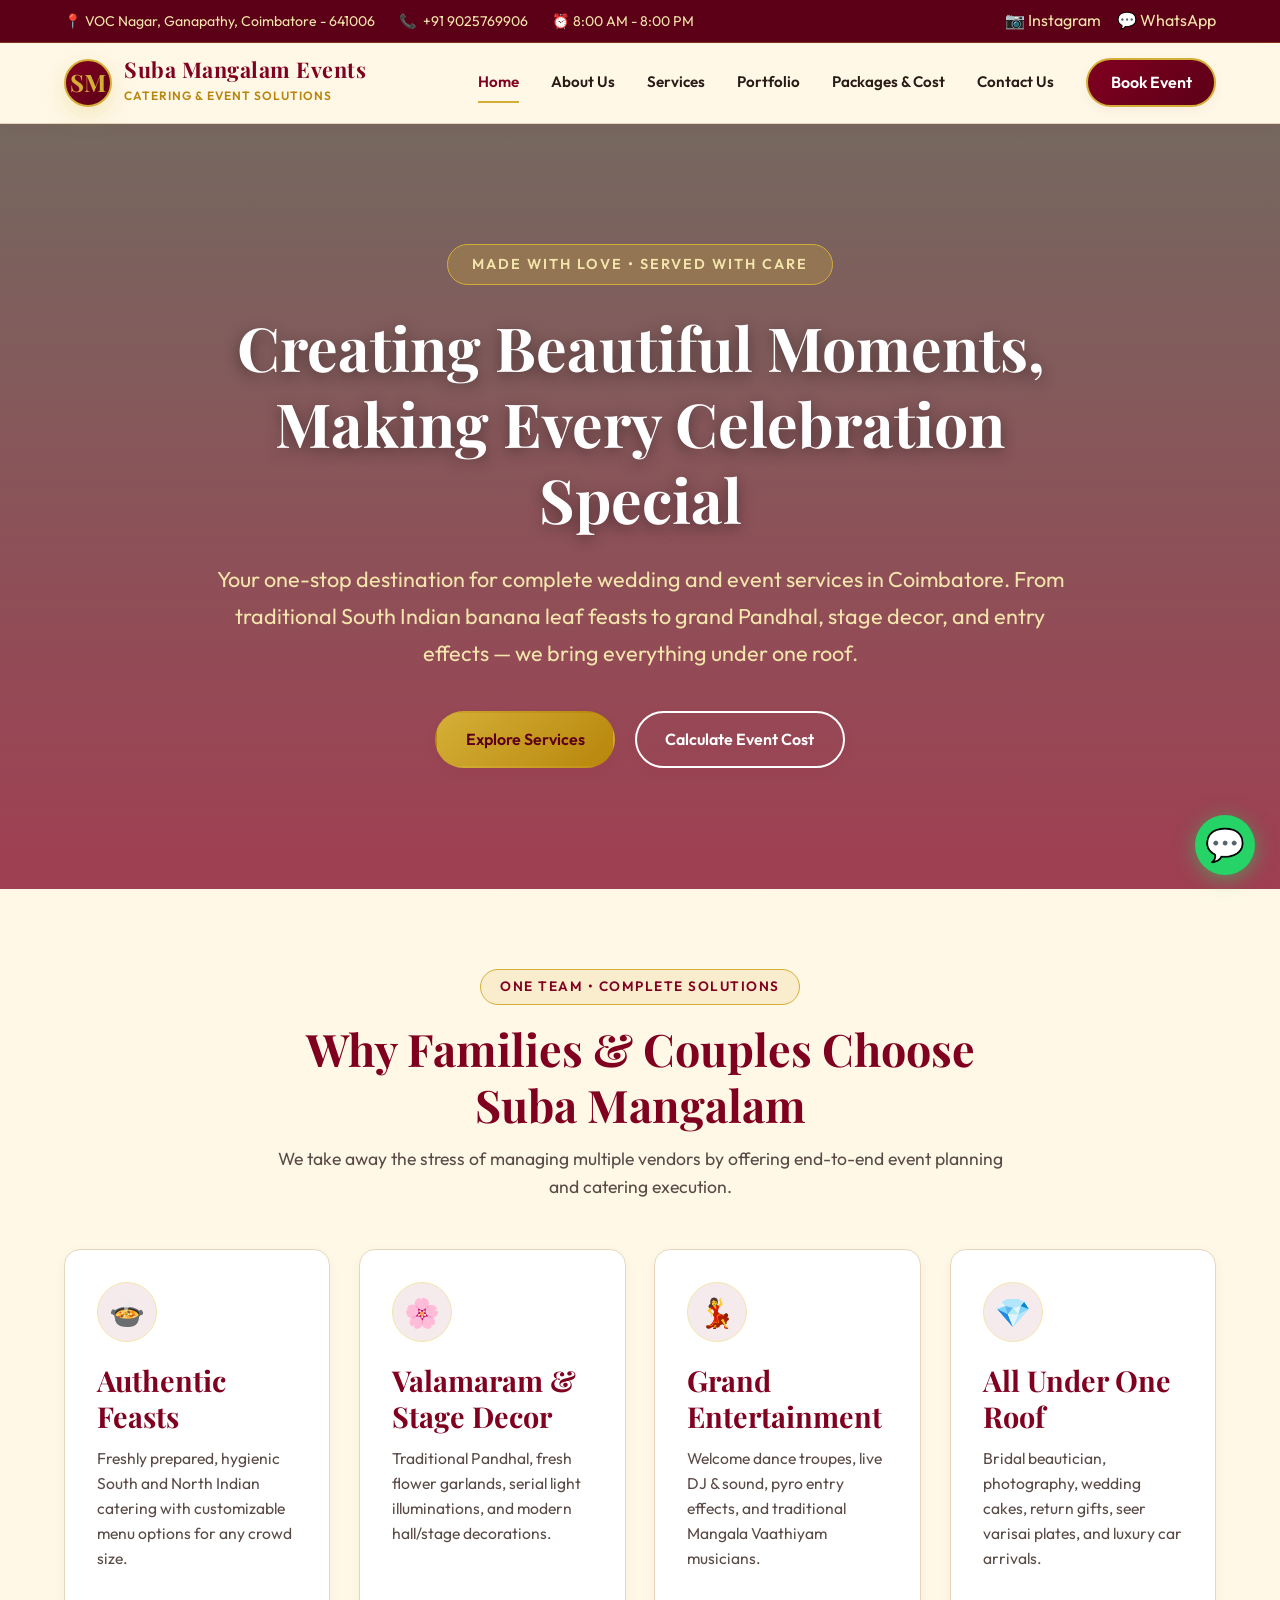
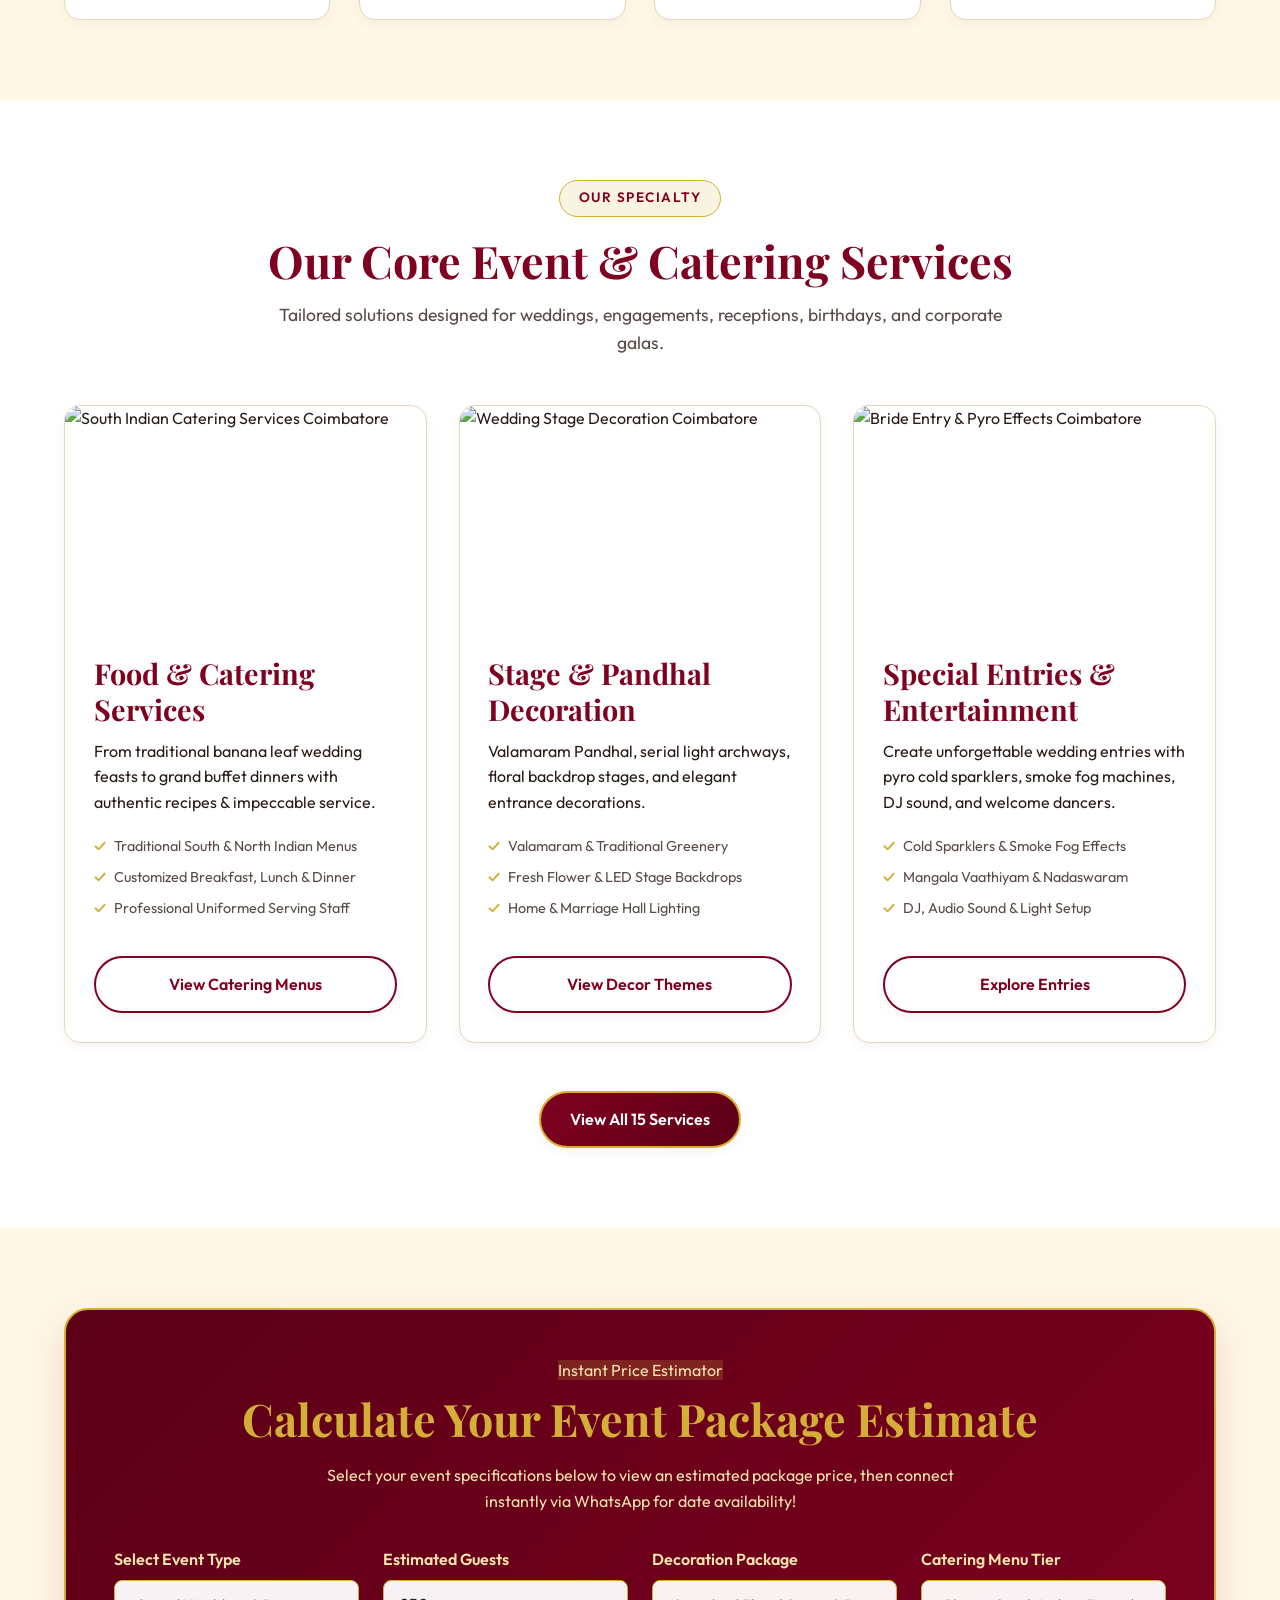
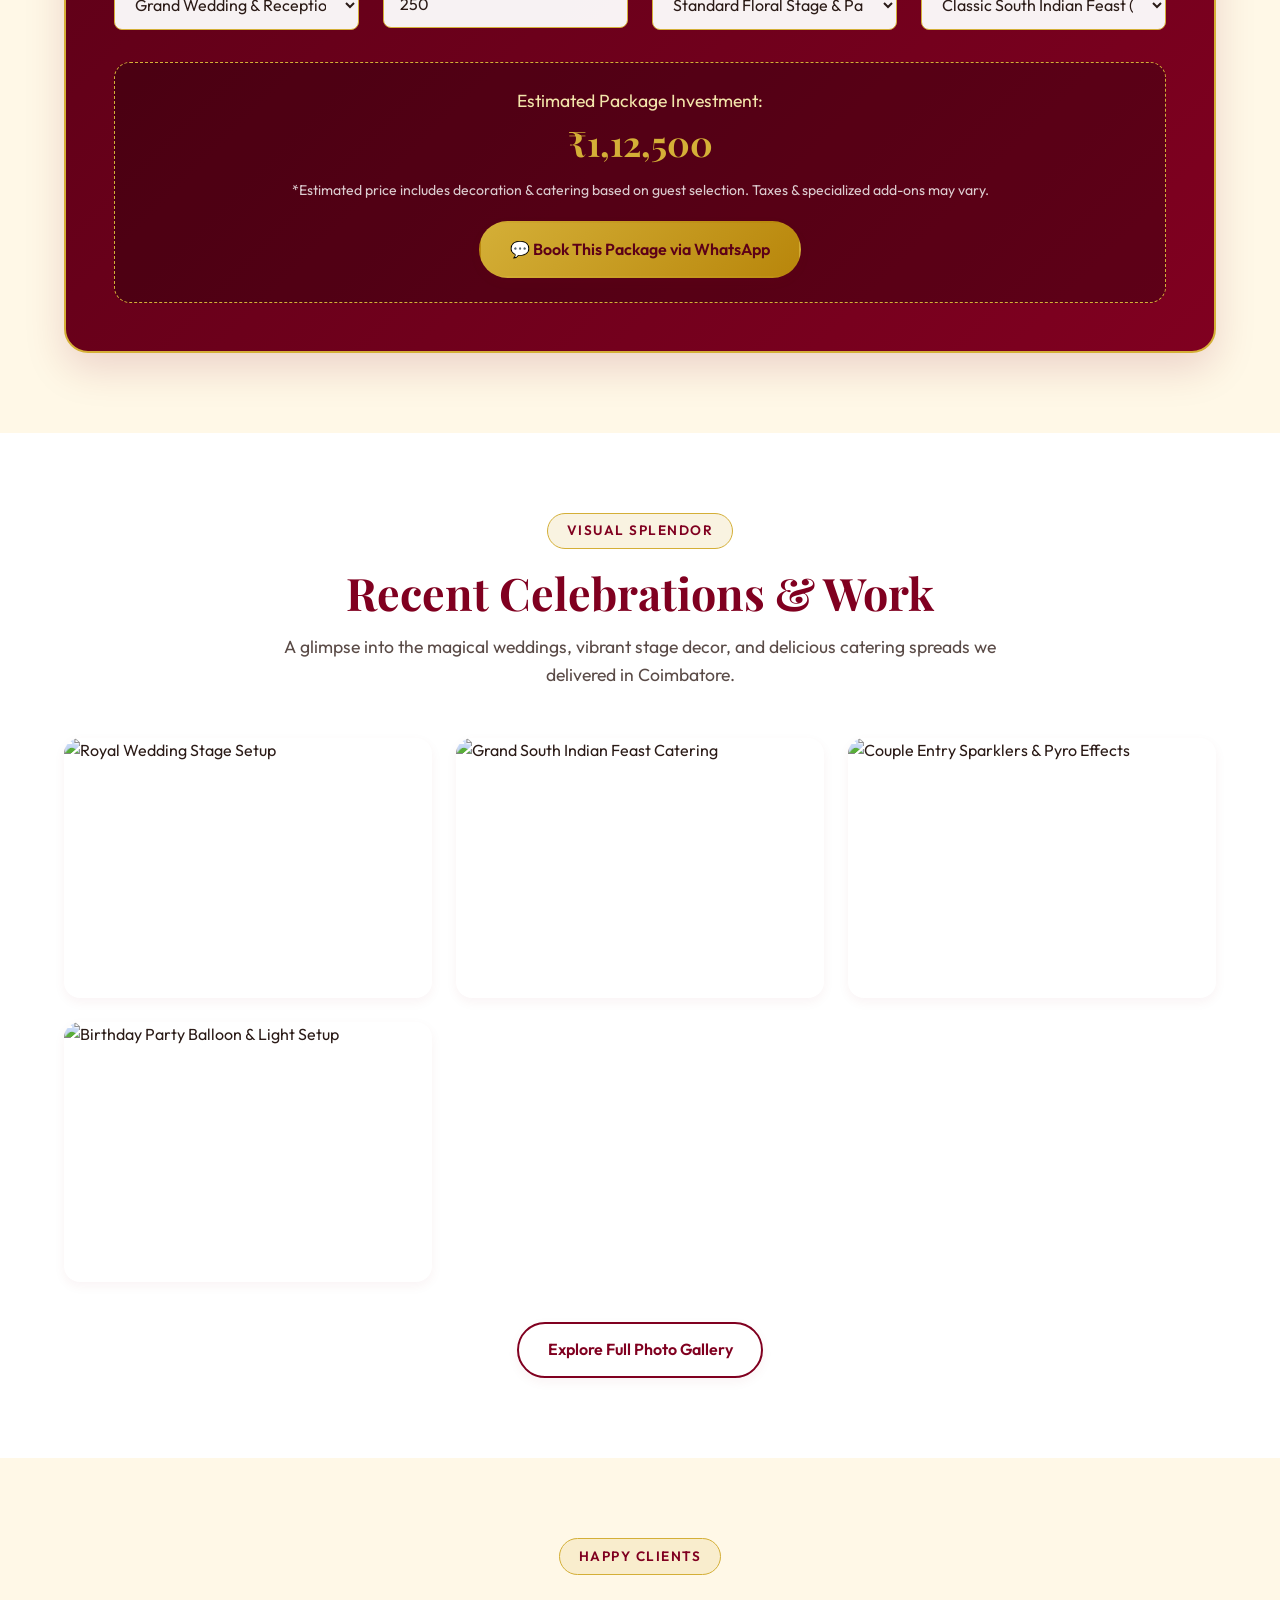
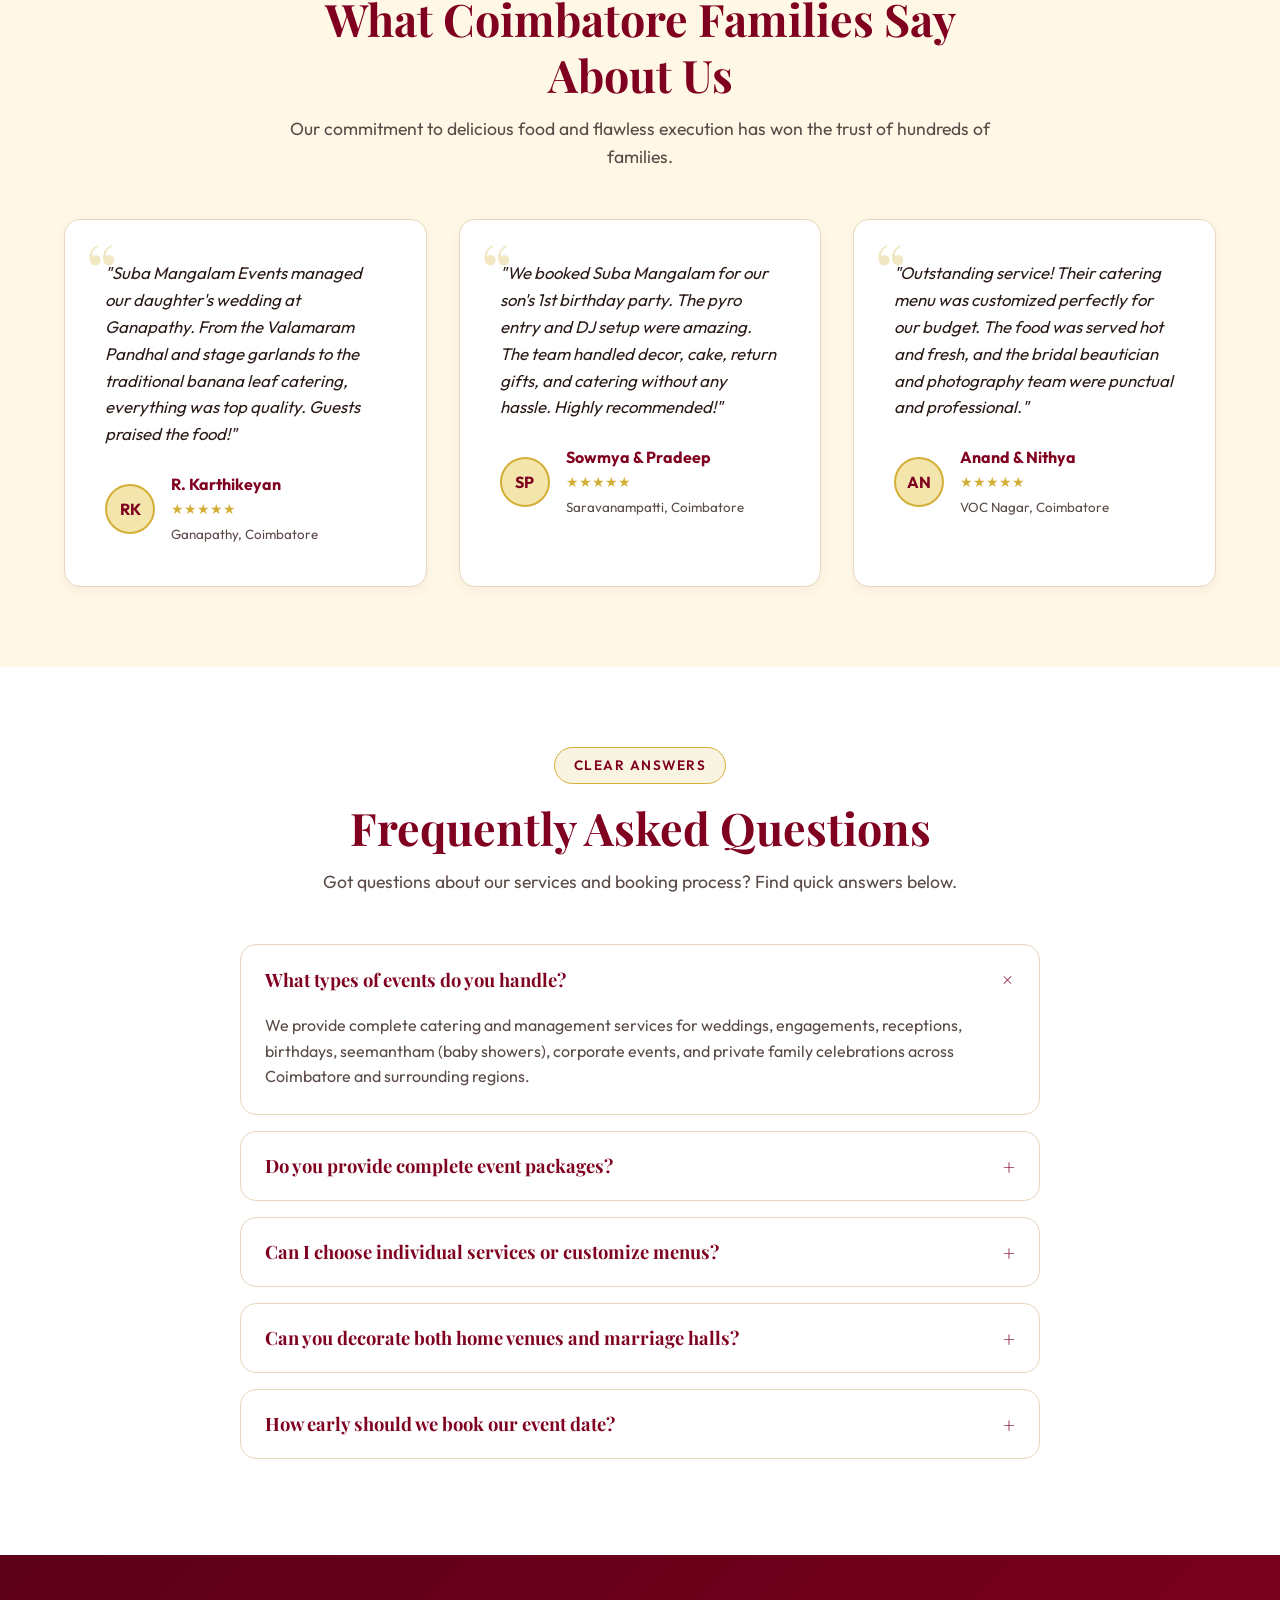
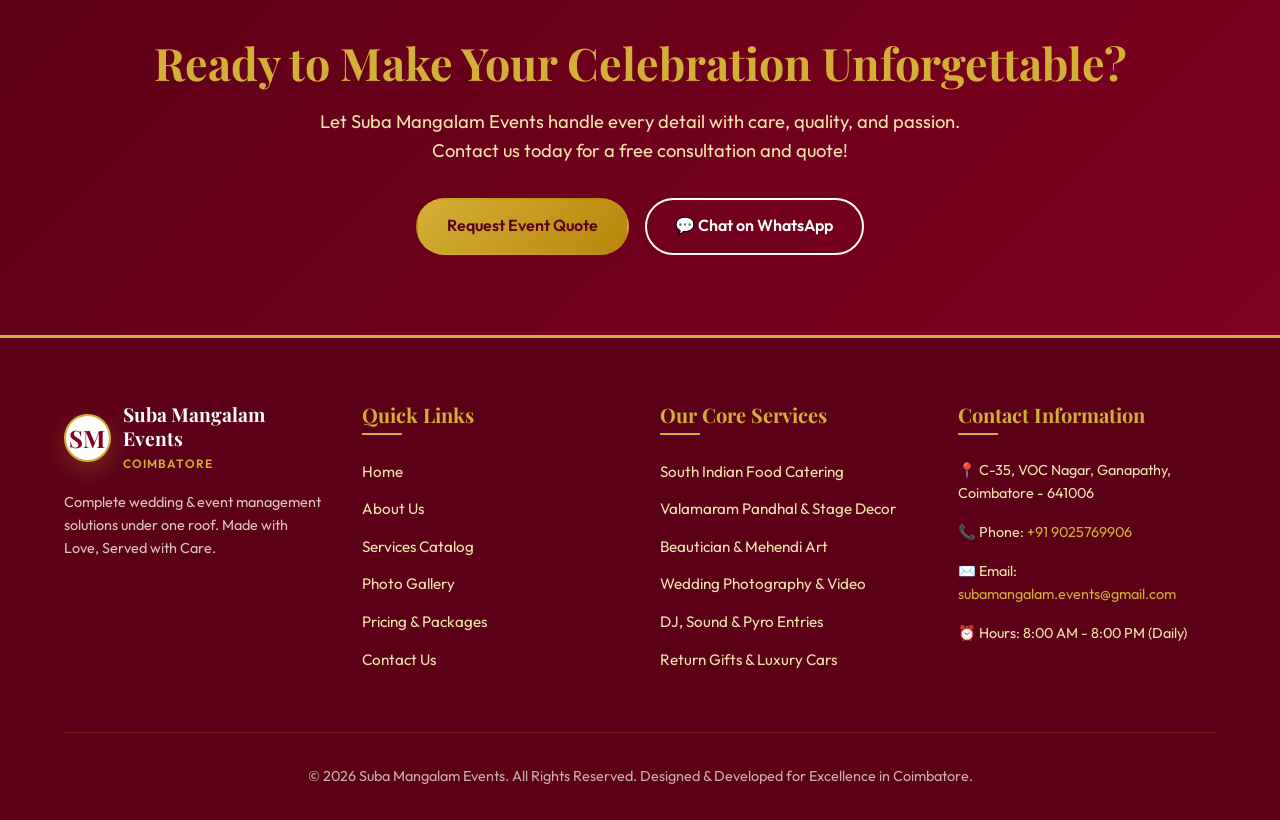
==== index.html @ fcda95f0 "Deploy Suba Mangalam Events client website" ====
<!DOCTYPE html>
<html lang="en">
<head>
  <meta charset="UTF-8">
  <meta name="viewport" content="width=device-width, initial-scale=1.0">
  <title>Suba Mangalam Events | Catering & Event Management in Coimbatore</title>
  <meta name="description" content="Complete event management and catering services in Coimbatore for weddings, birthdays, engagements, receptions, and corporate events. Decorations, catering, photography, DJ & bridal services under one roof.">
  <link rel="stylesheet" href="css/styles.css">
  <link rel="icon" href="data:image/svg+xml,<svg xmlns=%22http://www.w3.org/2000/svg%22 viewBox=%220 0 100 100%22><text y=%22.9em%22 font-size=%2290%22>👑</text></svg>">
</head>
<body>

  <!-- Top Notification Bar -->
  <div class="top-bar">
    <div class="container">
      <div class="top-bar-info">
        <span>📍 VOC Nagar, Ganapathy, Coimbatore - 641006</span>
        <span>📞 <a href="tel:9025769906" style="color:inherit;">+91 9025769906</a></span>
        <span>⏰ 8:00 AM - 8:00 PM</span>
      </div>
      <div class="top-bar-social">
        <a href="https://www.instagram.com/suba.mangalam_events?utm_source=qr" target="_blank" rel="noopener" aria-label="Instagram">📷 Instagram</a>
        <a href="https://wa.me/919025769906" target="_blank" rel="noopener" aria-label="WhatsApp">💬 WhatsApp</a>
      </div>
    </div>
  </div>

  <!-- Main Navigation Header -->
  <header class="site-header">
    <div class="container">
      <a href="index.html" class="brand-logo" id="header-logo">
        <div class="logo-icon">SM</div>
        <div class="brand-text">
          <h1>Suba Mangalam Events</h1>
          <span>Catering & Event Solutions</span>
        </div>
      </a>

      <button class="mobile-toggle" aria-label="Toggle navigation" aria-expanded="false">☰</button>

      <nav class="nav-menu" id="main-nav">
        <a href="index.html" class="nav-link active">Home</a>
        <a href="about.html" class="nav-link">About Us</a>
        <a href="services.html" class="nav-link">Services</a>
        <a href="gallery.html" class="nav-link">Portfolio</a>
        <a href="pricing.html" class="nav-link">Packages & Cost</a>
        <a href="contact.html" class="nav-link">Contact Us</a>
        <a href="contact.html" class="btn btn-primary" style="padding:0.6rem 1.4rem;">Book Event</a>
      </nav>
    </div>
  </header>

  <!-- Hero Section -->
  <section class="hero" id="hero-section">
    <div class="container">
      <div class="hero-content">
        <span class="hero-tag">Made with Love • Served with Care</span>
        <h1>Creating Beautiful Moments, Making Every Celebration Special</h1>
        <p>Your one-stop destination for complete wedding and event services in Coimbatore. From traditional South Indian banana leaf feasts to grand Pandhal, stage decor, and entry effects — we bring everything under one roof.</p>
        <div class="hero-btns">
          <a href="services.html" class="btn btn-secondary">Explore Services</a>
          <a href="#event-calculator" class="btn btn-outline" style="color:#FFF; border-color:#FFF;">Calculate Event Cost</a>
        </div>
      </div>
    </div>
  </section>

  <!-- Why Choose Us / Highlights -->
  <section class="section-padding" id="why-choose-us">
    <div class="container">
      <div class="section-title">
        <span class="badge">One Team • Complete Solutions</span>
        <h2>Why Families & Couples Choose Suba Mangalam</h2>
        <p>We take away the stress of managing multiple vendors by offering end-to-end event planning and catering execution.</p>
      </div>

      <div class="grid-4">
        <div class="card">
          <div class="card-icon">🍲</div>
          <h3>Authentic Feasts</h3>
          <p>Freshly prepared, hygienic South and North Indian catering with customizable menu options for any crowd size.</p>
        </div>
        <div class="card">
          <div class="card-icon">🌸</div>
          <h3>Valamaram & Stage Decor</h3>
          <p>Traditional Pandhal, fresh flower garlands, serial light illuminations, and modern hall/stage decorations.</p>
        </div>
        <div class="card">
          <div class="card-icon">💃</div>
          <h3>Grand Entertainment</h3>
          <p>Welcome dance troupes, live DJ & sound, pyro entry effects, and traditional Mangala Vaathiyam musicians.</p>
        </div>
        <div class="card">
          <div class="card-icon">💎</div>
          <h3>All Under One Roof</h3>
          <p>Bridal beautician, photography, wedding cakes, return gifts, seer varisai plates, and luxury car arrivals.</p>
        </div>
      </div>
    </div>
  </section>

  <!-- Featured Services Overview -->
  <section class="section-padding" style="background-color: var(--color-bg-light);" id="featured-services">
    <div class="container">
      <div class="section-title">
        <span class="badge">Our Specialty</span>
        <h2>Our Core Event & Catering Services</h2>
        <p>Tailored solutions designed for weddings, engagements, receptions, birthdays, and corporate galas.</p>
      </div>

      <div class="grid-3">
        <!-- Service 1 -->
        <div class="service-card">
          <div class="service-img">
            <img src="https://images.unsplash.com/photo-1555244162-803834f70033?auto=format&fit=crop&w=800&q=80" alt="South Indian Catering Services Coimbatore">
          </div>
          <div class="service-body">
            <h3>Food & Catering Services</h3>
            <p>From traditional banana leaf wedding feasts to grand buffet dinners with authentic recipes & impeccable service.</p>
            <ul class="service-features">
              <li>Traditional South & North Indian Menus</li>
              <li>Customized Breakfast, Lunch & Dinner</li>
              <li>Professional Uniformed Serving Staff</li>
            </ul>
            <a href="services.html#catering" class="btn btn-outline" style="width:100%; margin-top:1rem;">View Catering Menus</a>
          </div>
        </div>

        <!-- Service 2 -->
        <div class="service-card">
          <div class="service-img">
            <img src="https://images.unsplash.com/photo-1519741497674-611481863552?auto=format&fit=crop&w=800&q=80" alt="Wedding Stage Decoration Coimbatore">
          </div>
          <div class="service-body">
            <h3>Stage & Pandhal Decoration</h3>
            <p>Valamaram Pandhal, serial light archways, floral backdrop stages, and elegant entrance decorations.</p>
            <ul class="service-features">
              <li>Valamaram & Traditional Greenery</li>
              <li>Fresh Flower & LED Stage Backdrops</li>
              <li>Home & Marriage Hall Lighting</li>
            </ul>
            <a href="services.html#decor" class="btn btn-outline" style="width:100%; margin-top:1rem;">View Decor Themes</a>
          </div>
        </div>

        <!-- Service 3 -->
        <div class="service-card">
          <div class="service-img">
            <img src="https://images.unsplash.com/photo-1465495976277-4387d4b0b4c6?auto=format&fit=crop&w=800&q=80" alt="Bride Entry & Pyro Effects Coimbatore">
          </div>
          <div class="service-body">
            <h3>Special Entries & Entertainment</h3>
            <p>Create unforgettable wedding entries with pyro cold sparklers, smoke fog machines, DJ sound, and welcome dancers.</p>
            <ul class="service-features">
              <li>Cold Sparklers & Smoke Fog Effects</li>
              <li>Mangala Vaathiyam & Nadaswaram</li>
              <li>DJ, Audio Sound & Light Setup</li>
            </ul>
            <a href="services.html#entertainment" class="btn btn-outline" style="width:100%; margin-top:1rem;">Explore Entries</a>
          </div>
        </div>
      </div>

      <div class="text-center" style="margin-top: 3rem;">
        <a href="services.html" class="btn btn-primary">View All 15 Services</a>
      </div>
    </div>
  </section>

  <!-- Interactive Event Cost Estimator Tool -->
  <section class="section-padding" id="event-calculator">
    <div class="container">
      <div class="calculator-box">
        <div class="text-center">
          <span class="badge" style="background:rgba(212,175,55,0.2); color:var(--color-secondary-light);">Instant Price Estimator</span>
          <h2 style="color:var(--color-secondary); margin:0.5rem 0 1rem 0;">Calculate Your Event Package Estimate</h2>
          <p style="color:var(--color-secondary-light); max-width:650px; margin:0 auto;">Select your event specifications below to view an estimated package price, then connect instantly via WhatsApp for date availability!</p>
        </div>

        <div class="calc-grid">
          <div class="calc-group">
            <label for="calc-event-type">Select Event Type</label>
            <select id="calc-event-type">
              <option value="1.0">Grand Wedding & Reception</option>
              <option value="0.85">Engagement Ceremony</option>
              <option value="0.75">Birthday Celebration</option>
              <option value="0.9">Corporate Event</option>
              <option value="0.70">Home Function / Seemantham</option>
            </select>
          </div>

          <div class="calc-group">
            <label for="calc-guests">Estimated Guests</label>
            <input type="number" id="calc-guests" value="250" min="50" max="5000" step="25">
          </div>

          <div class="calc-group">
            <label for="calc-decor">Decoration Package</label>
            <select id="calc-decor">
              <option value="25000">Standard Floral Stage & Pandhal (₹25,000)</option>
              <option value="45000">Grand LED & Fresh Flower Decor (₹45,000)</option>
              <option value="80000">Royal Diamond Theme Decor & Entry Effects (₹80,000)</option>
            </select>
          </div>

          <div class="calc-group">
            <label for="calc-catering">Catering Menu Tier</label>
            <select id="calc-catering">
              <option value="350">Classic South Indian Feast (₹350 / plate)</option>
              <option value="480">Royal Feast (South & North Indian + Sweets) (₹480 / plate)</option>
              <option value="650">VIP Diamond Buffet + Live Stalls (₹650 / plate)</option>
            </select>
          </div>
        </div>

        <div class="calc-result">
          <span style="color:var(--color-secondary-light); font-size:1.1rem;">Estimated Package Investment:</span>
          <div class="calc-price" id="calc-price-display">₹1,37,500</div>
          <p style="font-size:0.88rem; color:rgba(255,255,255,0.8); margin:0.5rem 0 1.2rem 0;">*Estimated price includes decoration & catering based on guest selection. Taxes & specialized add-ons may vary.</p>
          <a href="https://wa.me/919025769906" target="_blank" rel="noopener" class="btn btn-secondary" id="calc-whatsapp-btn">💬 Book This Package via WhatsApp</a>
        </div>
      </div>
    </div>
  </section>

  <!-- Portfolio Gallery Preview -->
  <section class="section-padding" style="background-color: var(--color-bg-light);" id="gallery-preview">
    <div class="container">
      <div class="section-title">
        <span class="badge">Visual Splendor</span>
        <h2>Recent Celebrations & Work</h2>
        <p>A glimpse into the magical weddings, vibrant stage decor, and delicious catering spreads we delivered in Coimbatore.</p>
      </div>

      <div class="gallery-grid">
        <div class="gallery-item">
          <img src="https://images.unsplash.com/photo-1519741497674-611481863552?auto=format&fit=crop&w=600&q=80" alt="Royal Wedding Stage Setup">
          <div class="gallery-overlay">
            <h4>Royal Wedding Stage</h4>
            <p>Garlands, Pandhal & LED Illumination</p>
          </div>
        </div>
        <div class="gallery-item">
          <img src="https://images.unsplash.com/photo-1555244162-803834f70033?auto=format&fit=crop&w=600&q=80" alt="Grand South Indian Feast Catering">
          <div class="gallery-overlay">
            <h4>Traditional Banana Leaf Feast</h4>
            <p>Authentic Coimbatore Catering</p>
          </div>
        </div>
        <div class="gallery-item">
          <img src="https://images.unsplash.com/photo-1465495976277-4387d4b0b4c6?auto=format&fit=crop&w=600&q=80" alt="Couple Entry Sparklers & Pyro Effects">
          <div class="gallery-overlay">
            <h4>Bride & Groom Cold Sparkler Entry</h4>
            <p>Special Effects & Mangala Vaathiyam</p>
          </div>
        </div>
        <div class="gallery-item">
          <img src="https://images.unsplash.com/photo-1511795409834-ef04bbd61622?auto=format&fit=crop&w=600&q=80" alt="Birthday Party Balloon & Light Setup">
          <div class="gallery-overlay">
            <h4>Vibrant Birthday Setup</h4>
            <p>Custom Theme Decor & Cake Counter</p>
          </div>
        </div>
      </div>

      <div class="text-center" style="margin-top:2.5rem;">
        <a href="gallery.html" class="btn btn-outline">Explore Full Photo Gallery</a>
      </div>
    </div>
  </section>

  <!-- Testimonials & Client Reviews -->
  <section class="section-padding" id="testimonials">
    <div class="container">
      <div class="section-title">
        <span class="badge">Happy Clients</span>
        <h2>What Coimbatore Families Say About Us</h2>
        <p>Our commitment to delicious food and flawless execution has won the trust of hundreds of families.</p>
      </div>

      <div class="grid-3">
        <div class="testimonial-card">
          <div class="testimonial-text">"Suba Mangalam Events managed our daughter's wedding at Ganapathy. From the Valamaram Pandhal and stage garlands to the traditional banana leaf catering, everything was top quality. Guests praised the food!"</div>
          <div class="client-meta">
            <div class="client-avatar">RK</div>
            <div>
              <strong style="color:var(--color-primary);">R. Karthikeyan</strong>
              <div class="stars">★★★★★</div>
              <small style="color:var(--color-text-muted);">Ganapathy, Coimbatore</small>
            </div>
          </div>
        </div>

        <div class="testimonial-card">
          <div class="testimonial-text">"We booked Suba Mangalam for our son's 1st birthday party. The pyro entry and DJ setup were amazing. The team handled decor, cake, return gifts, and catering without any hassle. Highly recommended!"</div>
          <div class="client-meta">
            <div class="client-avatar">SP</div>
            <div>
              <strong style="color:var(--color-primary);">Sowmya & Pradeep</strong>
              <div class="stars">★★★★★</div>
              <small style="color:var(--color-text-muted);">Saravanampatti, Coimbatore</small>
            </div>
          </div>
        </div>

        <div class="testimonial-card">
          <div class="testimonial-text">"Outstanding service! Their catering menu was customized perfectly for our budget. The food was served hot and fresh, and the bridal beautician and photography team were punctual and professional."</div>
          <div class="client-meta">
            <div class="client-avatar">AN</div>
            <div>
              <strong style="color:var(--color-primary);">Anand & Nithya</strong>
              <div class="stars">★★★★★</div>
              <small style="color:var(--color-text-muted);">VOC Nagar, Coimbatore</small>
            </div>
          </div>
        </div>
      </div>
    </div>
  </section>

  <!-- FAQ Section -->
  <section class="section-padding" style="background-color: var(--color-bg-light);" id="faqs">
    <div class="container">
      <div class="section-title">
        <span class="badge">Clear Answers</span>
        <h2>Frequently Asked Questions</h2>
        <p>Got questions about our services and booking process? Find quick answers below.</p>
      </div>

      <div class="accordion">
        <div class="accordion-item active">
          <button class="accordion-header">
            What types of events do you handle?
            <span class="accordion-icon">+</span>
          </button>
          <div class="accordion-body">
            We provide complete catering and management services for weddings, engagements, receptions, birthdays, seemantham (baby showers), corporate events, and private family celebrations across Coimbatore and surrounding regions.
          </div>
        </div>

        <div class="accordion-item">
          <button class="accordion-header">
            Do you provide complete event packages?
            <span class="accordion-icon">+</span>
          </button>
          <div class="accordion-body">
            Yes! We offer all-inclusive event packages covering decorations (Pandhal & stage), catering, photography, bridal beauty, DJ entertainment, pyro entries, return gifts, and luxury car rentals under one roof.
          </div>
        </div>

        <div class="accordion-item">
          <button class="accordion-header">
            Can I choose individual services or customize menus?
            <span class="accordion-icon">+</span>
          </button>
          <div class="accordion-body">
            Absolutely! You can book individual services (e.g. only catering or only stage decoration) or combine multiple services tailored precisely to your preferences and budget.
          </div>
        </div>

        <div class="accordion-item">
          <button class="accordion-header">
            Can you decorate both home venues and marriage halls?
            <span class="accordion-icon">+</span>
          </button>
          <div class="accordion-body">
            Yes, we provide Valamaram Pandhal, serial light installations, and entrance decor for private residences as well as full-scale wedding hall stage & backdrop decorations.
          </div>
        </div>

        <div class="accordion-item">
          <button class="accordion-header">
            How early should we book our event date?
            <span class="accordion-icon">+</span>
          </button>
          <div class="accordion-body">
            We recommend booking as early as possible—especially during wedding peak seasons (Muhurtham dates)—to guarantee availability and secure your preferred menu and decor selections.
          </div>
        </div>
      </div>
    </div>
  </section>

  <!-- CTA Banner Section -->
  <section class="section-padding" style="background: linear-gradient(135deg, var(--color-primary-dark) 0%, var(--color-primary) 100%); color:#FFFFFF;">
    <div class="container text-center">
      <h2 style="color:var(--color-secondary); margin-bottom:1rem;">Ready to Make Your Celebration Unforgettable?</h2>
      <p style="max-width:700px; margin:0 auto 2rem auto; color:var(--color-secondary-light); font-size:1.15rem;">Let Suba Mangalam Events handle every detail with care, quality, and passion. Contact us today for a free consultation and quote!</p>
      <div style="display:flex; gap:1rem; justify-content:center; flex-wrap:wrap;">
        <a href="contact.html" class="btn btn-secondary">Request Event Quote</a>
        <a href="https://wa.me/919025769906?text=Hi%20Suba%20Mangalam%20Events%2C%20I%20would%20like%20to%20inquire%20about%20event%20booking" target="_blank" rel="noopener" class="btn btn-outline" style="color:#FFF; border-color:#FFF;">💬 Chat on WhatsApp</a>
      </div>
    </div>
  </section>

  <!-- Footer -->
  <footer class="site-footer">
    <div class="container">
      <div class="footer-grid">
        <div class="footer-col">
          <div class="brand-logo" style="margin-bottom:1rem;">
            <div class="logo-icon" style="background:#FFF; color:var(--color-primary);">SM</div>
            <div class="brand-text">
              <h3 style="color:#FFF; font-size:1.2rem;">Suba Mangalam Events</h3>
              <span style="color:var(--color-secondary);">Coimbatore</span>
            </div>
          </div>
          <p style="font-size:0.9rem; color:rgba(255,248,231,0.8);">Complete wedding & event management solutions under one roof. Made with Love, Served with Care.</p>
        </div>

        <div class="footer-col">
          <h4>Quick Links</h4>
          <ul class="footer-links">
            <li><a href="index.html">Home</a></li>
            <li><a href="about.html">About Us</a></li>
            <li><a href="services.html">Services Catalog</a></li>
            <li><a href="gallery.html">Photo Gallery</a></li>
            <li><a href="pricing.html">Pricing & Packages</a></li>
            <li><a href="contact.html">Contact Us</a></li>
          </ul>
        </div>

        <div class="footer-col">
          <h4>Our Core Services</h4>
          <ul class="footer-links">
            <li><a href="services.html#catering">South Indian Food Catering</a></li>
            <li><a href="services.html#decor">Valamaram Pandhal & Stage Decor</a></li>
            <li><a href="services.html#bridal">Beautician & Mehendi Art</a></li>
            <li><a href="services.html#photography">Wedding Photography & Video</a></li>
            <li><a href="services.html#entertainment">DJ, Sound & Pyro Entries</a></li>
            <li><a href="services.html#luxury">Return Gifts & Luxury Cars</a></li>
          </ul>
        </div>

        <div class="footer-col">
          <h4>Contact Information</h4>
          <p style="font-size:0.9rem;">📍 C-35, VOC Nagar, Ganapathy, Coimbatore - 641006</p>
          <p style="font-size:0.9rem;">📞 Phone: <a href="tel:9025769906" style="color:var(--color-secondary);">+91 9025769906</a></p>
          <p style="font-size:0.9rem;">✉️ Email: <a href="mailto:subamangalam.events@gmail.com" style="color:var(--color-secondary);">subamangalam.events@gmail.com</a></p>
          <p style="font-size:0.9rem;">⏰ Hours: 8:00 AM - 8:00 PM (Daily)</p>
        </div>
      </div>

      <div class="footer-bottom">
        &copy; 2026 Suba Mangalam Events. All Rights Reserved. Designed & Developed for Excellence in Coimbatore.
      </div>
    </div>
  </footer>

  <!-- Floating WhatsApp CTA -->
  <a href="https://wa.me/919025769906?text=Hello%20Suba%20Mangalam%20Events%2C%20I%20am%20interested%20in%20your%20catering%20and%20event%20services." target="_blank" rel="noopener" class="whatsapp-float" aria-label="Chat on WhatsApp">💬</a>

  <script src="js/main.js"></script>
</body>
</html>
---- css/styles.css ----
/* Suba Mangalam Events — Premium Design System & Styles */

@import url('https://fonts.googleapis.com/css2?family=Cormorant+Garamond:ital,wght@0,500;0,600;0,700;1,600&family=Outfit:wght@300;400;500;600;700&family=Playfair+Display:ital,wght@0,600;0,700;0,800;1,600&display=swap');

:root {
  --color-primary: #800020;        /* Deep Royal Maroon */
  --color-primary-dark: #5c0017;   /* Darker Maroon */
  --color-primary-light: #a31c38;  /* Light Maroon */
  --color-secondary: #D4AF37;      /* Radiant Gold */
  --color-secondary-light: #f3e5ab;/* Pale Gold */
  --color-accent: #B8860B;         /* Dark Goldenrod */
  --color-bg: #FFF8E7;             /* Traditional Cream */
  --color-bg-light: #FFFFFF;       /* Pure White Surface */
  --color-card-bg: #FFFFFF;        /* Card Surface */
  --color-text: #2B1B17;           /* Obsidian Deep Brown */
  --color-text-muted: #5a4b47;     /* Muted Brown */
  --color-border: #e6d7bc;         /* Soft Gold Border */
  
  --font-heading: 'Playfair Display', 'Cormorant Garamond', serif;
  --font-body: 'Outfit', sans-serif;

  --shadow-sm: 0 4px 12px rgba(128, 0, 32, 0.05);
  --shadow-md: 0 8px 24px rgba(128, 0, 32, 0.1);
  --shadow-lg: 0 16px 40px rgba(128, 0, 32, 0.15);
  --shadow-gold: 0 8px 25px rgba(212, 175, 55, 0.25);

  --radius-sm: 8px;
  --radius-md: 16px;
  --radius-lg: 24px;
  --radius-full: 9999px;

  --transition: all 0.3s cubic-bezier(0.25, 0.8, 0.25, 1);
}

/* Reset & Base */
*, *::before, *::after {
  box-sizing: border-box;
  margin: 0;
  padding: 0;
}

html {
  scroll-behavior: smooth;
  font-size: 16px;
}

body {
  font-family: var(--font-body);
  background-color: var(--color-bg);
  color: var(--color-text);
  line-height: 1.6;
  overflow-x: hidden;
}

/* Typography */
h1, h2, h3, h4, h5, h6 {
  font-family: var(--font-heading);
  color: var(--color-primary);
  font-weight: 700;
  line-height: 1.25;
}

h1 { font-size: clamp(2.2rem, 5vw, 3.8rem); }
h2 { font-size: clamp(1.8rem, 3.5vw, 2.8rem); }
h3 { font-size: clamp(1.3rem, 2.5vw, 1.8rem); }

p {
  margin-bottom: 1rem;
}

a {
  color: var(--color-primary);
  text-decoration: none;
  transition: var(--transition);
}

a:hover {
  color: var(--color-accent);
}

ul {
  list-style: none;
}

img {
  max-width: 100%;
  height: auto;
  display: block;
}

/* Utilities */
.container {
  width: 100%;
  max-width: 1200px;
  margin: 0 auto;
  padding: 0 1.5rem;
}

.text-center { text-align: center; }
.text-gold { color: var(--color-secondary); }
.text-maroon { color: var(--color-primary); }

.section-padding {
  padding: 5rem 0;
}

@media (max-width: 768px) {
  .section-padding { padding: 3rem 0; }
}

.section-title {
  text-align: center;
  max-width: 750px;
  margin: 0 auto 3rem auto;
}

.section-title .badge {
  display: inline-block;
  padding: 0.4rem 1.2rem;
  background: rgba(212, 175, 55, 0.15);
  color: var(--color-primary);
  border: 1px solid var(--color-secondary);
  border-radius: var(--radius-full);
  font-weight: 600;
  font-size: 0.85rem;
  text-transform: uppercase;
  letter-spacing: 1.5px;
  margin-bottom: 1rem;
}

.section-title h2 {
  margin-bottom: 0.75rem;
}

.section-title p {
  color: var(--color-text-muted);
  font-size: 1.1rem;
}

/* Buttons */
.btn {
  display: inline-flex;
  align-items: center;
  justify-content: center;
  gap: 0.6rem;
  padding: 0.85rem 1.8rem;
  font-family: var(--font-body);
  font-size: 1rem;
  font-weight: 600;
  border-radius: var(--radius-full);
  cursor: pointer;
  border: 2px solid transparent;
  transition: var(--transition);
  box-shadow: var(--shadow-sm);
  text-align: center;
}

.btn-primary {
  background: linear-gradient(135deg, var(--color-primary) 0%, var(--color-primary-dark) 100%);
  color: #FFFFFF;
  border-color: var(--color-secondary);
}

.btn-primary:hover {
  background: linear-gradient(135deg, var(--color-primary-light) 0%, var(--color-primary) 100%);
  color: #FFFFFF;
  box-shadow: var(--shadow-gold);
  transform: translateY(-2px);
}

.btn-secondary {
  background: linear-gradient(135deg, var(--color-secondary) 0%, var(--color-accent) 100%);
  color: var(--color-primary-dark);
}

.btn-secondary:hover {
  background: linear-gradient(135deg, #E5C158 0%, var(--color-secondary) 100%);
  transform: translateY(-2px);
  box-shadow: var(--shadow-gold);
}

.btn-outline {
  background: transparent;
  color: var(--color-primary);
  border-color: var(--color-primary);
}

.btn-outline:hover {
  background: var(--color-primary);
  color: #FFFFFF;
}

/* Top Notification Bar */
.top-bar {
  background-color: var(--color-primary-dark);
  color: var(--color-secondary-light);
  font-size: 0.88rem;
  padding: 0.5rem 0;
  border-bottom: 1px solid rgba(212, 175, 55, 0.3);
}

.top-bar .container {
  display: flex;
  justify-content: space-between;
  align-items: center;
  flex-wrap: wrap;
  gap: 1rem;
}

.top-bar-info {
  display: flex;
  gap: 1.5rem;
  align-items: center;
}

.top-bar-info span {
  display: flex;
  align-items: center;
  gap: 0.4rem;
}

.top-bar-social {
  display: flex;
  gap: 1rem;
}

.top-bar-social a {
  color: var(--color-secondary-light);
  font-size: 1rem;
}

.top-bar-social a:hover {
  color: var(--color-secondary);
}

/* Header & Navigation */
.site-header {
  position: sticky;
  top: 0;
  z-index: 1000;
  background-color: rgba(255, 248, 231, 0.95);
  backdrop-filter: blur(10px);
  border-bottom: 1px solid var(--color-border);
  box-shadow: var(--shadow-sm);
  transition: var(--transition);
}

.site-header .container {
  display: flex;
  align-items: center;
  justify-content: space-between;
  height: 80px;
}

.brand-logo {
  display: flex;
  align-items: center;
  gap: 0.75rem;
  text-decoration: none;
}

.logo-icon {
  width: 48px;
  height: 48px;
  background: linear-gradient(135deg, var(--color-primary) 0%, var(--color-primary-dark) 100%);
  border: 2px solid var(--color-secondary);
  border-radius: 50%;
  display: flex;
  align-items: center;
  justify-content: center;
  color: var(--color-secondary);
  font-family: var(--font-heading);
  font-size: 1.5rem;
  font-weight: 700;
  box-shadow: var(--shadow-gold);
}

.brand-text h1 {
  font-size: 1.35rem;
  margin: 0;
  color: var(--color-primary);
  line-height: 1.1;
  letter-spacing: 0.5px;
}

.brand-text span {
  font-size: 0.75rem;
  color: var(--color-accent);
  font-family: var(--font-body);
  font-weight: 600;
  text-transform: uppercase;
  letter-spacing: 1px;
}

.nav-menu {
  display: flex;
  align-items: center;
  gap: 2rem;
}

.nav-link {
  font-weight: 600;
  color: var(--color-text);
  padding: 0.5rem 0;
  position: relative;
  font-size: 0.95rem;
}

.nav-link::after {
  content: '';
  position: absolute;
  bottom: 0;
  left: 0;
  width: 0%;
  height: 2px;
  background-color: var(--color-secondary);
  transition: var(--transition);
}

.nav-link:hover::after,
.nav-link.active::after {
  width: 100%;
}

.nav-link.active {
  color: var(--color-primary);
}

.mobile-toggle {
  display: none;
  background: none;
  border: none;
  font-size: 1.8rem;
  color: var(--color-primary);
  cursor: pointer;
}

/* Mobile Nav Drawer */
@media (max-width: 992px) {
  .mobile-toggle {
    display: block;
  }

  .nav-menu {
    position: fixed;
    top: 80px;
    right: -100%;
    width: 280px;
    height: calc(100vh - 80px);
    background-color: var(--color-bg-light);
    flex-direction: column;
    align-items: flex-start;
    padding: 2rem;
    gap: 1.5rem;
    box-shadow: var(--shadow-lg);
    border-left: 1px solid var(--color-border);
    transition: var(--transition);
  }

  .nav-menu.active {
    right: 0;
  }
}

/* Hero Section */
.hero {
  position: relative;
  min-height: 85vh;
  display: flex;
  align-items: center;
  background: linear-gradient(rgba(43, 27, 23, 0.65), rgba(128, 0, 32, 0.75)),
              url('https://images.unsplash.com/photo-1519741497674-611481863552?auto=format&fit=crop&w=1920&q=80') center/cover no-repeat;
  color: #FFFFFF;
  text-align: center;
  padding: 4rem 0;
}

.hero-content {
  max-width: 850px;
  margin: 0 auto;
  position: relative;
  z-index: 2;
}

.hero-tag {
  display: inline-block;
  padding: 0.5rem 1.5rem;
  background: rgba(212, 175, 55, 0.25);
  border: 1px solid var(--color-secondary);
  color: var(--color-secondary-light);
  border-radius: var(--radius-full);
  font-weight: 600;
  letter-spacing: 2px;
  text-transform: uppercase;
  margin-bottom: 1.5rem;
  font-size: 0.9rem;
}

.hero h1 {
  color: #FFFFFF;
  text-shadow: 0 4px 15px rgba(0, 0, 0, 0.4);
  margin-bottom: 1.5rem;
}

.hero p {
  font-size: clamp(1.1rem, 2vw, 1.35rem);
  color: var(--color-secondary-light);
  margin-bottom: 2.5rem;
  line-height: 1.7;
}

.hero-btns {
  display: flex;
  gap: 1.2rem;
  justify-content: center;
  flex-wrap: wrap;
}

/* Feature Cards / Grid */
.grid-3 {
  display: grid;
  grid-template-columns: repeat(auto-fit, minmax(320px, 1fr));
  gap: 2rem;
}

.grid-4 {
  display: grid;
  grid-template-columns: repeat(auto-fit, minmax(260px, 1fr));
  gap: 1.8rem;
}

.card {
  background-color: var(--color-card-bg);
  border: 1px solid var(--color-border);
  border-radius: var(--radius-md);
  padding: 2rem;
  box-shadow: var(--shadow-sm);
  transition: var(--transition);
  position: relative;
  overflow: hidden;
}

.card:hover {
  transform: translateY(-6px);
  box-shadow: var(--shadow-md);
  border-color: var(--color-secondary);
}

.card-icon {
  width: 60px;
  height: 60px;
  background: rgba(128, 0, 32, 0.08);
  border-radius: 50%;
  display: flex;
  align-items: center;
  justify-content: center;
  font-size: 1.8rem;
  color: var(--color-primary);
  margin-bottom: 1.2rem;
  border: 1px solid var(--color-secondary-light);
}

.card h3 {
  margin-bottom: 0.75rem;
}

.card p {
  color: var(--color-text-muted);
  font-size: 0.98rem;
}

/* Service Detail Cards with Images */
.service-card {
  background: var(--color-card-bg);
  border-radius: var(--radius-md);
  overflow: hidden;
  border: 1px solid var(--color-border);
  box-shadow: var(--shadow-sm);
  transition: var(--transition);
}

.service-card:hover {
  transform: translateY(-6px);
  box-shadow: var(--shadow-lg);
  border-color: var(--color-secondary);
}

.service-img {
  height: 220px;
  overflow: hidden;
  position: relative;
}

.service-img img {
  width: 100%;
  height: 100%;
  object-fit: cover;
  transition: transform 0.5s ease;
}

.service-card:hover .service-img img {
  transform: scale(1.08);
}

.service-body {
  padding: 1.8rem;
}

.service-body h3 {
  margin-bottom: 0.75rem;
}

.service-features {
  margin: 1rem 0;
}

.service-features li {
  font-size: 0.9rem;
  color: var(--color-text-muted);
  padding: 0.25rem 0;
  display: flex;
  align-items: center;
  gap: 0.5rem;
}

.service-features li::before {
  content: '✓';
  color: var(--color-secondary);
  font-weight: bold;
}

/* Event Estimator Tool Widget */
.calculator-box {
  background: linear-gradient(135deg, var(--color-primary-dark) 0%, var(--color-primary) 100%);
  color: #FFFFFF;
  border-radius: var(--radius-lg);
  padding: 3rem;
  border: 2px solid var(--color-secondary);
  box-shadow: var(--shadow-lg);
}

.calculator-box h2, .calculator-box h3 {
  color: var(--color-secondary);
}

.calc-grid {
  display: grid;
  grid-template-columns: repeat(auto-fit, minmax(240px, 1fr));
  gap: 1.5rem;
  margin: 2rem 0;
}

.calc-group label {
  display: block;
  font-weight: 600;
  margin-bottom: 0.5rem;
  color: var(--color-secondary-light);
}

.calc-group select,
.calc-group input {
  width: 100%;
  padding: 0.8rem 1rem;
  border-radius: var(--radius-sm);
  border: 1px solid var(--color-secondary);
  background-color: rgba(255, 255, 255, 0.95);
  color: var(--color-text);
  font-family: var(--font-body);
  font-size: 1rem;
}

.calc-result {
  background: rgba(0, 0, 0, 0.25);
  padding: 1.5rem;
  border-radius: var(--radius-md);
  border: 1px dashed var(--color-secondary);
  text-align: center;
  margin-top: 2rem;
}

.calc-price {
  font-size: 2.2rem;
  font-family: var(--font-heading);
  color: var(--color-secondary);
  font-weight: bold;
}

/* Pricing Package Tiers */
.package-card {
  background: #FFFFFF;
  border-radius: var(--radius-lg);
  border: 1px solid var(--color-border);
  padding: 2.5rem 2rem;
  position: relative;
  box-shadow: var(--shadow-sm);
  transition: var(--transition);
  display: flex;
  flex-direction: column;
}

.package-card.popular {
  border: 2px solid var(--color-secondary);
  box-shadow: var(--shadow-gold);
  transform: scale(1.03);
}

.popular-badge {
  position: absolute;
  top: -15px;
  right: 20px;
  background: linear-gradient(135deg, var(--color-secondary) 0%, var(--color-accent) 100%);
  color: var(--color-primary-dark);
  font-weight: 700;
  font-size: 0.8rem;
  padding: 0.3rem 1rem;
  border-radius: var(--radius-full);
  text-transform: uppercase;
  letter-spacing: 1px;
}

.package-header {
  text-align: center;
  padding-bottom: 1.5rem;
  border-bottom: 1px solid var(--color-border);
  margin-bottom: 1.5rem;
}

.package-price {
  font-size: 2.4rem;
  font-family: var(--font-heading);
  color: var(--color-primary);
  font-weight: bold;
  margin: 0.8rem 0;
}

.package-features {
  flex-grow: 1;
  margin-bottom: 2rem;
}

.package-features li {
  padding: 0.6rem 0;
  border-bottom: 1px inset rgba(0,0,0,0.04);
  display: flex;
  align-items: center;
  gap: 0.6rem;
  font-size: 0.95rem;
}

.package-features li i {
  color: var(--color-secondary);
}

/* Gallery & Filters */
.filter-tabs {
  display: flex;
  justify-content: center;
  gap: 1rem;
  flex-wrap: wrap;
  margin-bottom: 2.5rem;
}

.filter-btn {
  padding: 0.6rem 1.4rem;
  background: var(--color-card-bg);
  border: 1px solid var(--color-border);
  border-radius: var(--radius-full);
  font-weight: 600;
  color: var(--color-text);
  cursor: pointer;
  transition: var(--transition);
}

.filter-btn:hover,
.filter-btn.active {
  background-color: var(--color-primary);
  color: #FFFFFF;
  border-color: var(--color-primary);
}

.gallery-grid {
  display: grid;
  grid-template-columns: repeat(auto-fill, minmax(280px, 1fr));
  gap: 1.5rem;
}

.gallery-item {
  position: relative;
  border-radius: var(--radius-md);
  overflow: hidden;
  height: 260px;
  box-shadow: var(--shadow-sm);
  cursor: pointer;
}

.gallery-item img {
  width: 100%;
  height: 100%;
  object-fit: cover;
  transition: transform 0.5s ease;
}

.gallery-overlay {
  position: absolute;
  inset: 0;
  background: linear-gradient(to top, rgba(128, 0, 32, 0.9), transparent 70%);
  display: flex;
  flex-direction: column;
  justify-content: flex-end;
  padding: 1.5rem;
  color: #FFFFFF;
  opacity: 0;
  transition: var(--transition);
}

.gallery-item:hover img {
  transform: scale(1.1);
}

.gallery-item:hover .gallery-overlay {
  opacity: 1;
}

.gallery-overlay h4 {
  color: var(--color-secondary);
}

/* Testimonial Slider */
.testimonial-card {
  background: var(--color-card-bg);
  padding: 2.5rem;
  border-radius: var(--radius-md);
  border: 1px solid var(--color-border);
  position: relative;
  box-shadow: var(--shadow-sm);
}

.testimonial-card::before {
  content: '“';
  font-family: var(--font-heading);
  font-size: 5rem;
  color: rgba(212, 175, 55, 0.3);
  position: absolute;
  top: 10px;
  left: 20px;
  line-height: 1;
}

.testimonial-text {
  font-style: italic;
  font-size: 1.05rem;
  margin-bottom: 1.5rem;
  position: relative;
  z-index: 1;
}

.client-meta {
  display: flex;
  align-items: center;
  gap: 1rem;
}

.client-avatar {
  width: 50px;
  height: 50px;
  border-radius: 50%;
  background: var(--color-secondary-light);
  border: 2px solid var(--color-secondary);
  display: flex;
  align-items: center;
  justify-content: center;
  font-weight: bold;
  color: var(--color-primary);
}

.stars {
  color: var(--color-secondary);
  font-size: 0.9rem;
}

/* FAQ Accordion */
.accordion {
  max-width: 800px;
  margin: 0 auto;
}

.accordion-item {
  background-color: var(--color-card-bg);
  border: 1px solid var(--color-border);
  border-radius: var(--radius-md);
  margin-bottom: 1rem;
  overflow: hidden;
}

.accordion-header {
  width: 100%;
  padding: 1.25rem 1.5rem;
  background: none;
  border: none;
  text-align: left;
  font-family: var(--font-heading);
  font-size: 1.15rem;
  font-weight: 700;
  color: var(--color-primary);
  display: flex;
  justify-content: space-between;
  align-items: center;
  cursor: pointer;
  transition: var(--transition);
}

.accordion-header:hover {
  background-color: rgba(212, 175, 55, 0.08);
}

.accordion-icon {
  font-size: 1.3rem;
  transition: transform 0.3s ease;
}

.accordion-item.active .accordion-icon {
  transform: rotate(45deg);
}

.accordion-body {
  max-height: 0;
  overflow: hidden;
  transition: max-height 0.3s ease, padding 0.3s ease;
  padding: 0 1.5rem;
  color: var(--color-text-muted);
}

.accordion-item.active .accordion-body {
  max-height: 300px;
  padding: 0 1.5rem 1.5rem 1.5rem;
}

/* Forms */
.form-group {
  margin-bottom: 1.5rem;
}

.form-group label {
  display: block;
  font-weight: 600;
  margin-bottom: 0.5rem;
  color: var(--color-text);
}

.form-control {
  width: 100%;
  padding: 0.85rem 1.2rem;
  font-family: var(--font-body);
  font-size: 1rem;
  border: 1px solid var(--color-border);
  border-radius: var(--radius-sm);
  background-color: var(--color-card-bg);
  transition: var(--transition);
}

.form-control:focus {
  outline: none;
  border-color: var(--color-primary);
  box-shadow: 0 0 0 3px rgba(128, 0, 32, 0.15);
}

textarea.form-control {
  resize: vertical;
  min-height: 120px;
}

/* Footer */
.site-footer {
  background-color: var(--color-primary-dark);
  color: var(--color-secondary-light);
  padding: 4rem 0 2rem 0;
  border-top: 3px solid var(--color-secondary);
}

.footer-grid {
  display: grid;
  grid-template-columns: repeat(auto-fit, minmax(220px, 1fr));
  gap: 2.5rem;
  margin-bottom: 3rem;
}

.footer-col h4 {
  color: var(--color-secondary);
  font-size: 1.25rem;
  margin-bottom: 1.5rem;
  position: relative;
  padding-bottom: 0.5rem;
}

.footer-col h4::after {
  content: '';
  position: absolute;
  bottom: 0;
  left: 0;
  width: 40px;
  height: 2px;
  background-color: var(--color-secondary);
}

.footer-links li {
  margin-bottom: 0.75rem;
}

.footer-links a {
  color: var(--color-secondary-light);
  font-size: 0.95rem;
}

.footer-links a:hover {
  color: var(--color-secondary);
  padding-left: 5px;
}

.footer-bottom {
  text-align: center;
  padding-top: 2rem;
  border-top: 1px solid rgba(212, 175, 55, 0.2);
  font-size: 0.9rem;
  color: rgba(255, 248, 231, 0.7);
}

/* Floating WhatsApp Button */
.whatsapp-float {
  position: fixed;
  bottom: 25px;
  right: 25px;
  width: 60px;
  height: 60px;
  background-color: #25D366;
  color: #FFFFFF;
  border-radius: 50%;
  display: flex;
  align-items: center;
  justify-content: center;
  font-size: 2rem;
  box-shadow: 0 4px 20px rgba(37, 211, 102, 0.5);
  z-index: 999;
  transition: var(--transition);
}

.whatsapp-float:hover {
  transform: scale(1.1);
  color: #FFFFFF;
}

/* Responsive tweaks */
@media (max-width: 768px) {
  .top-bar-info {
    font-size: 0.8rem;
    gap: 0.8rem;
  }
  .hero-btns {
    flex-direction: column;
  }
  .btn {
    width: 100%;
  }
}
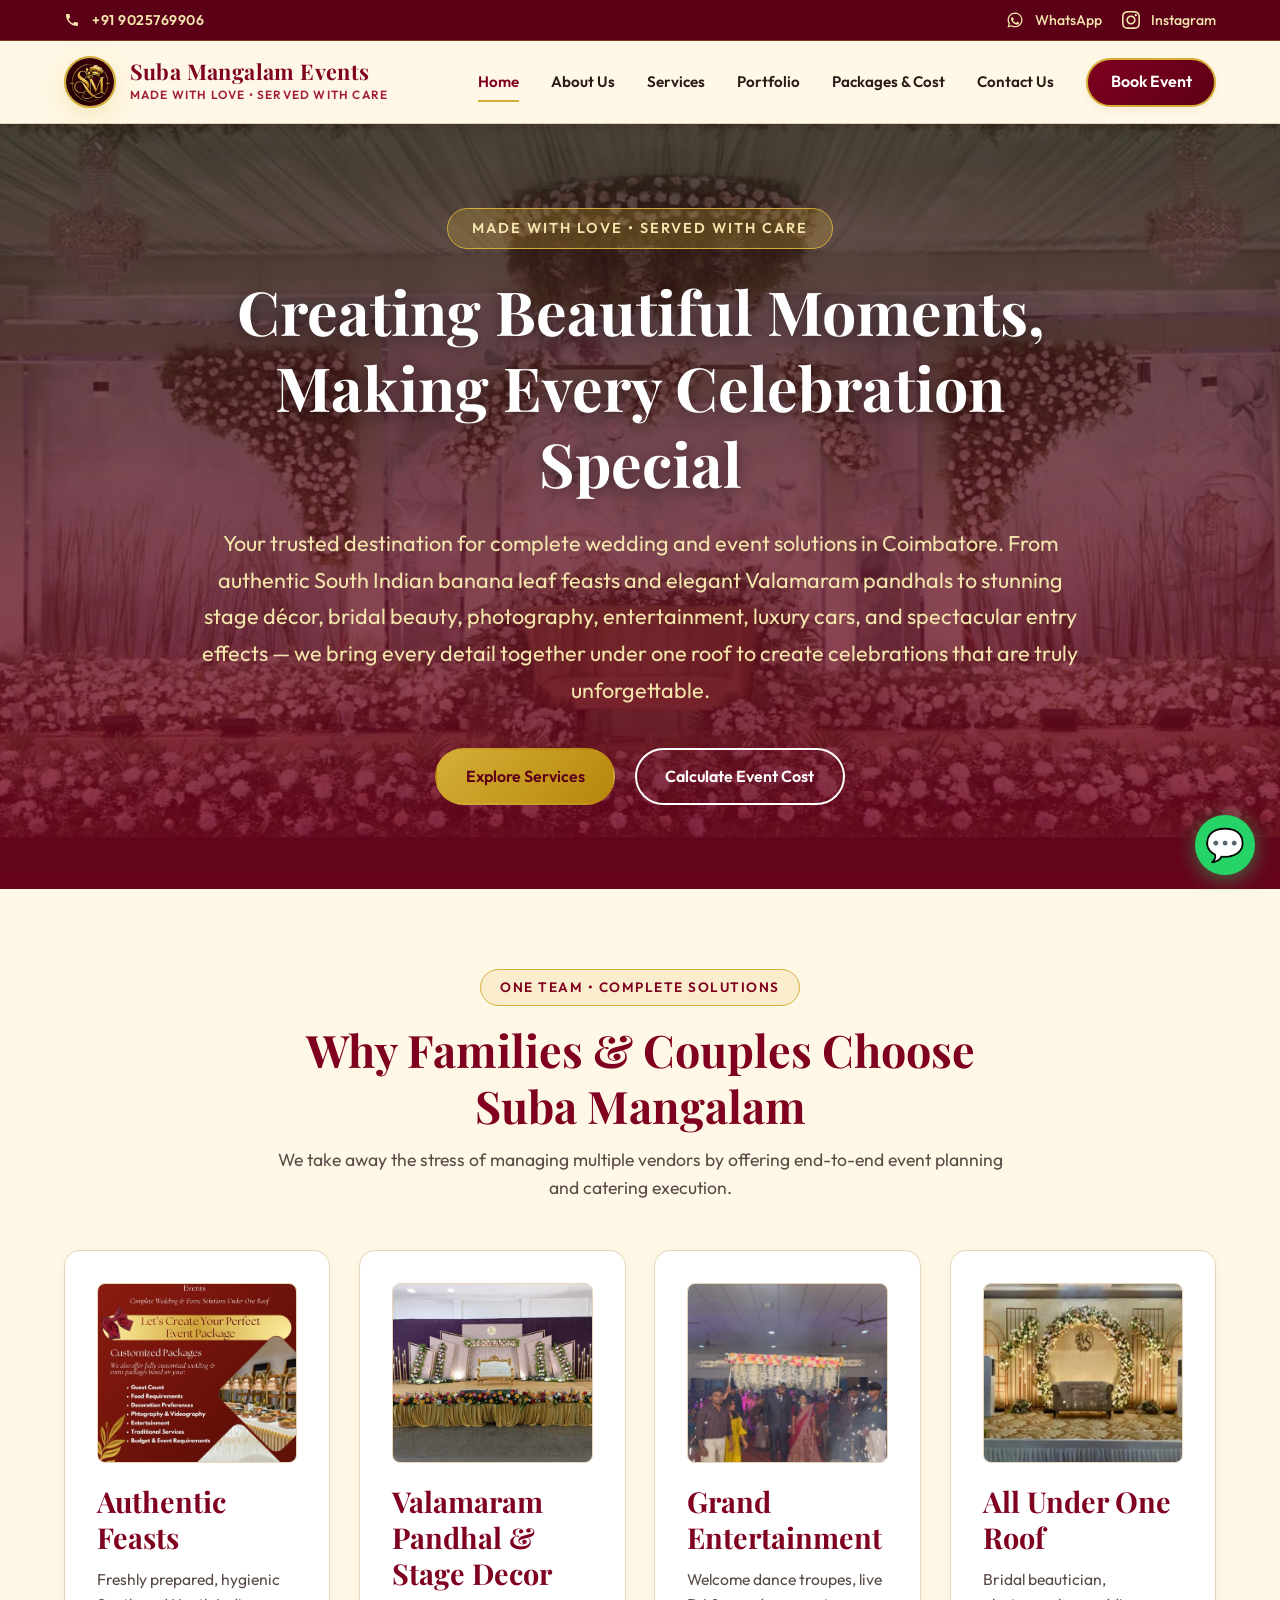
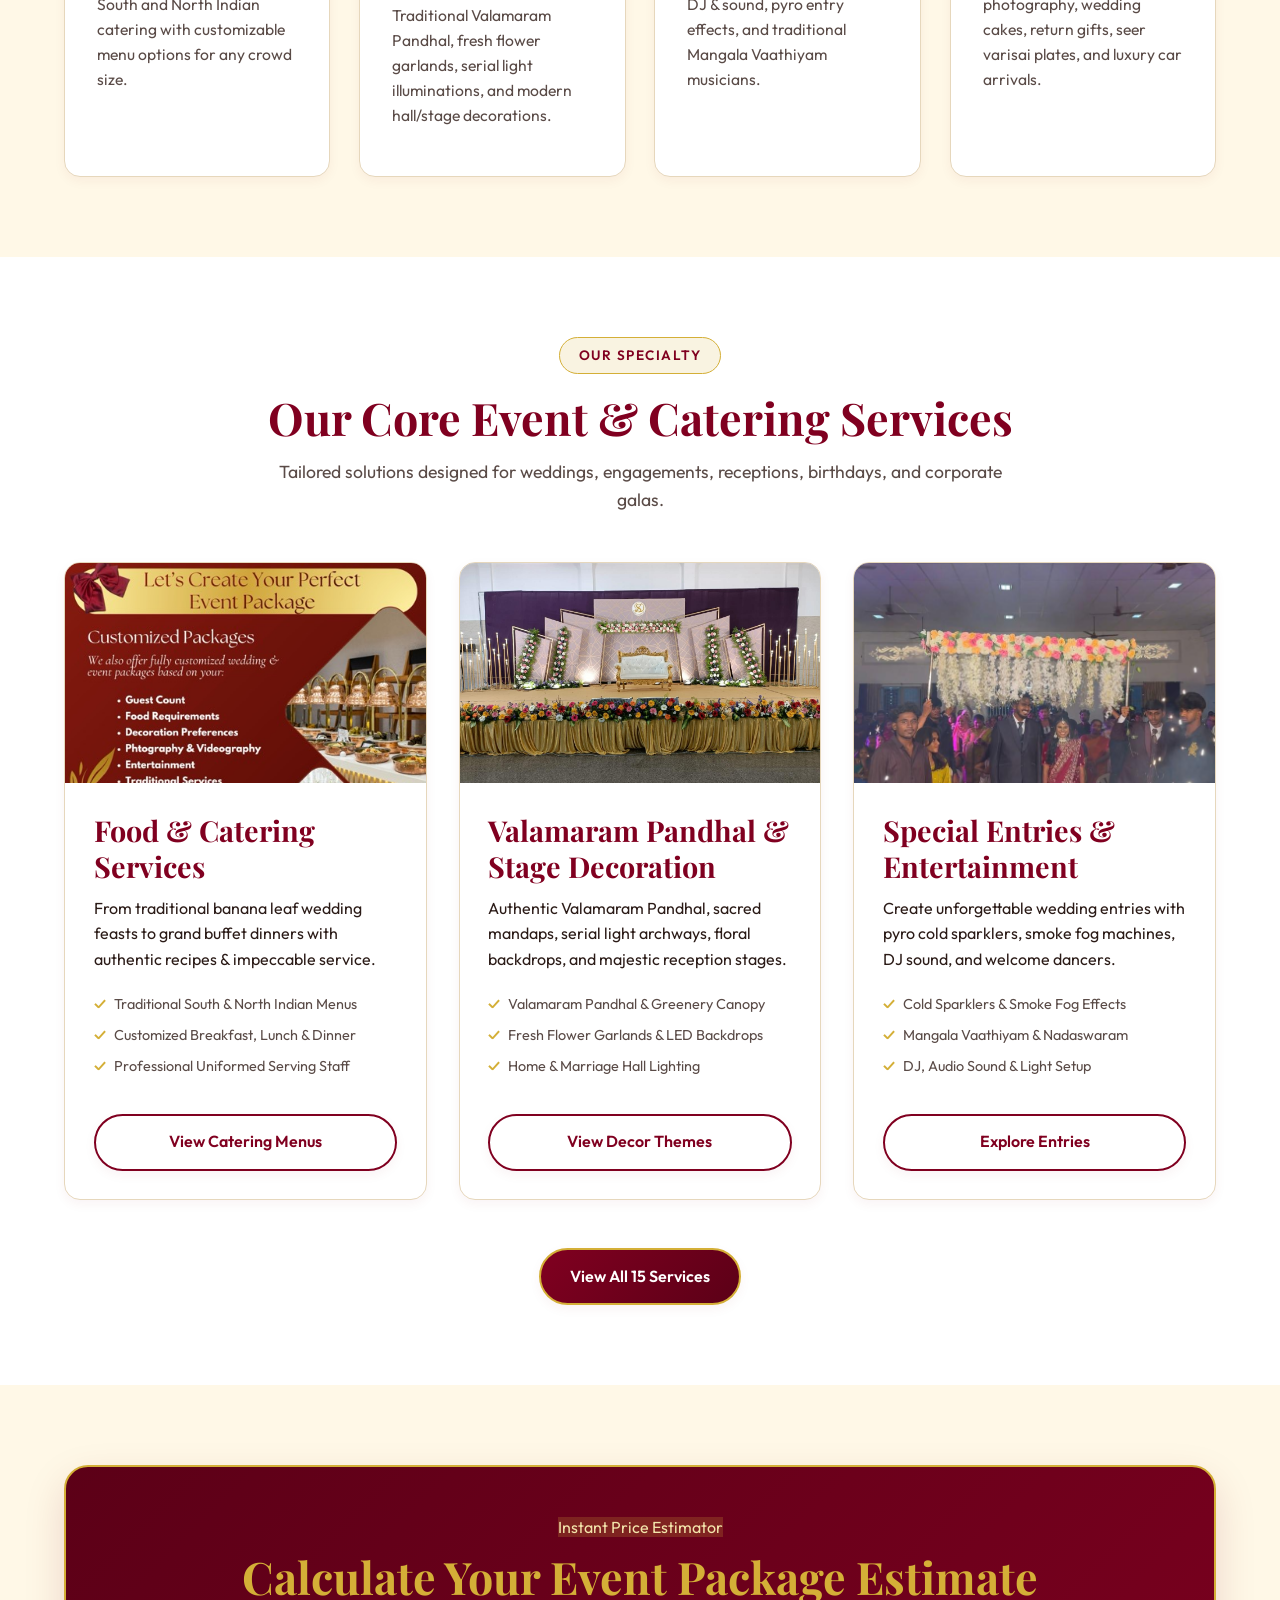
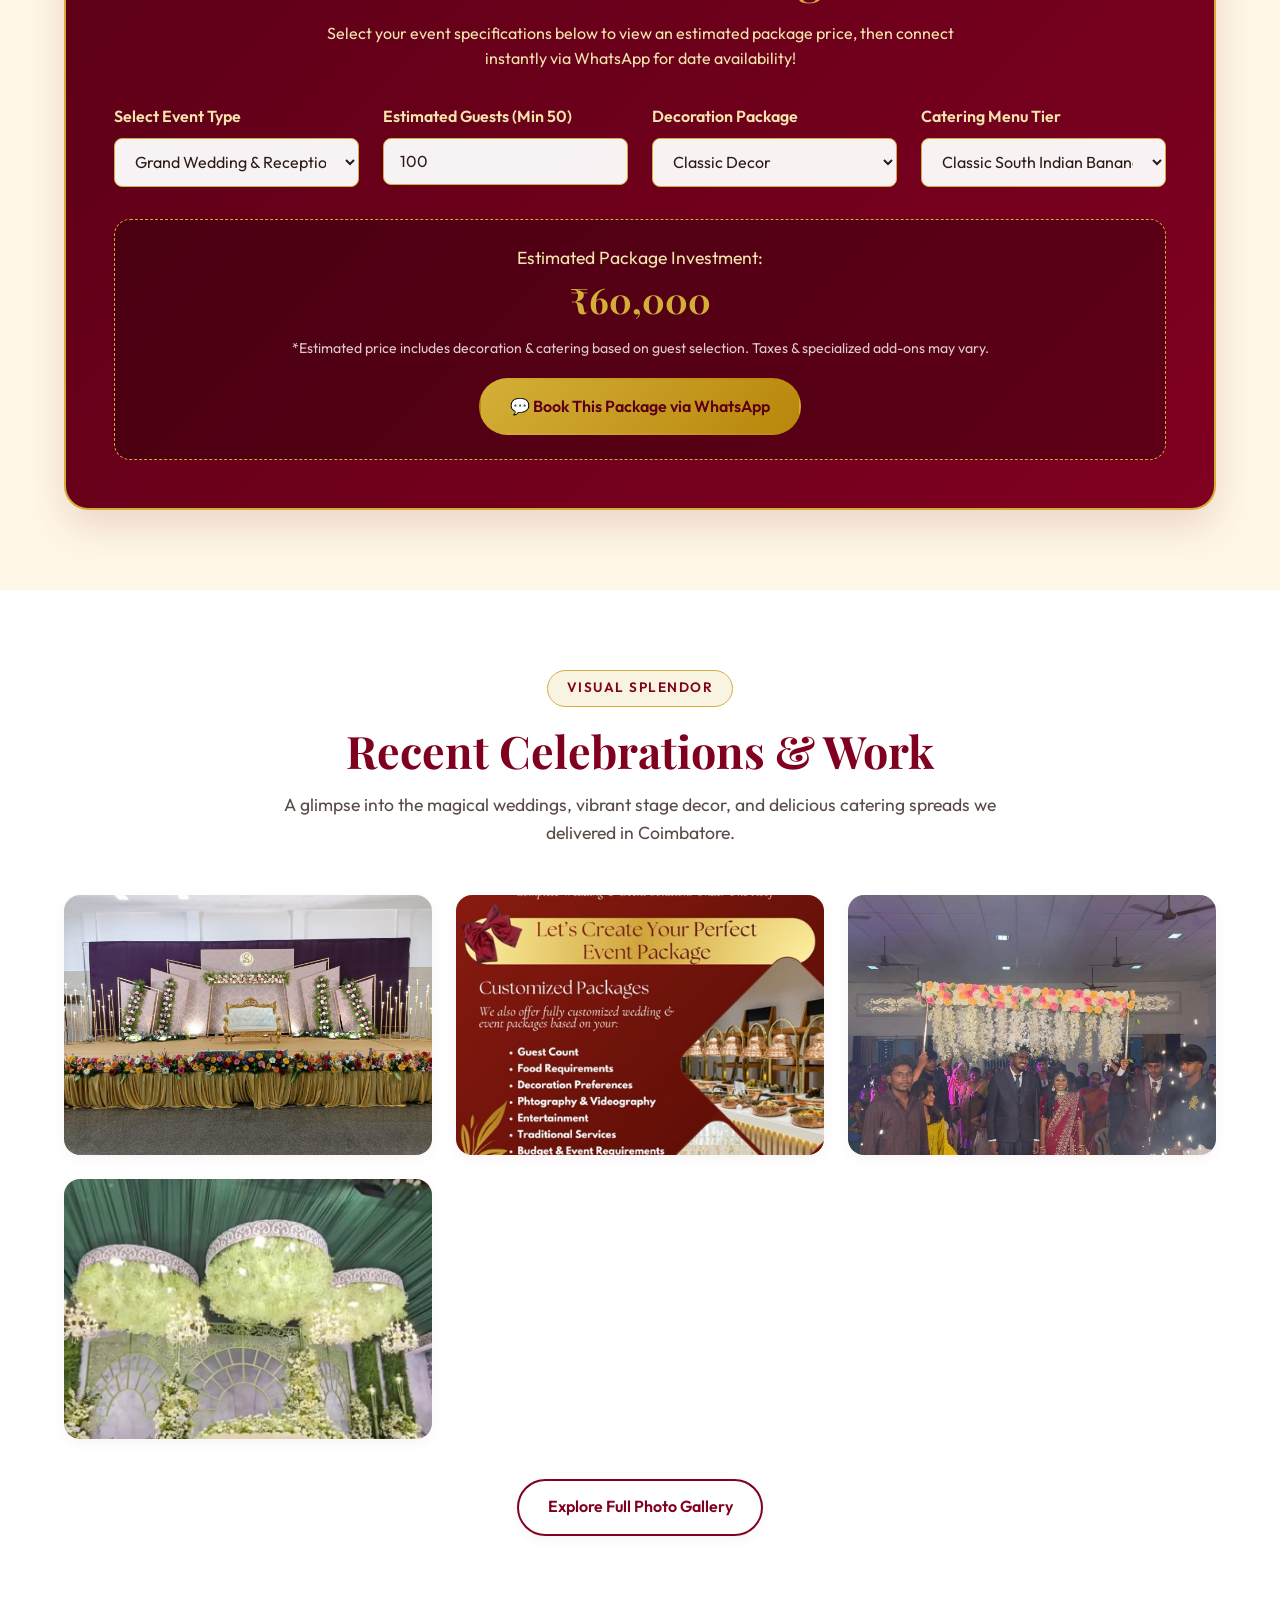
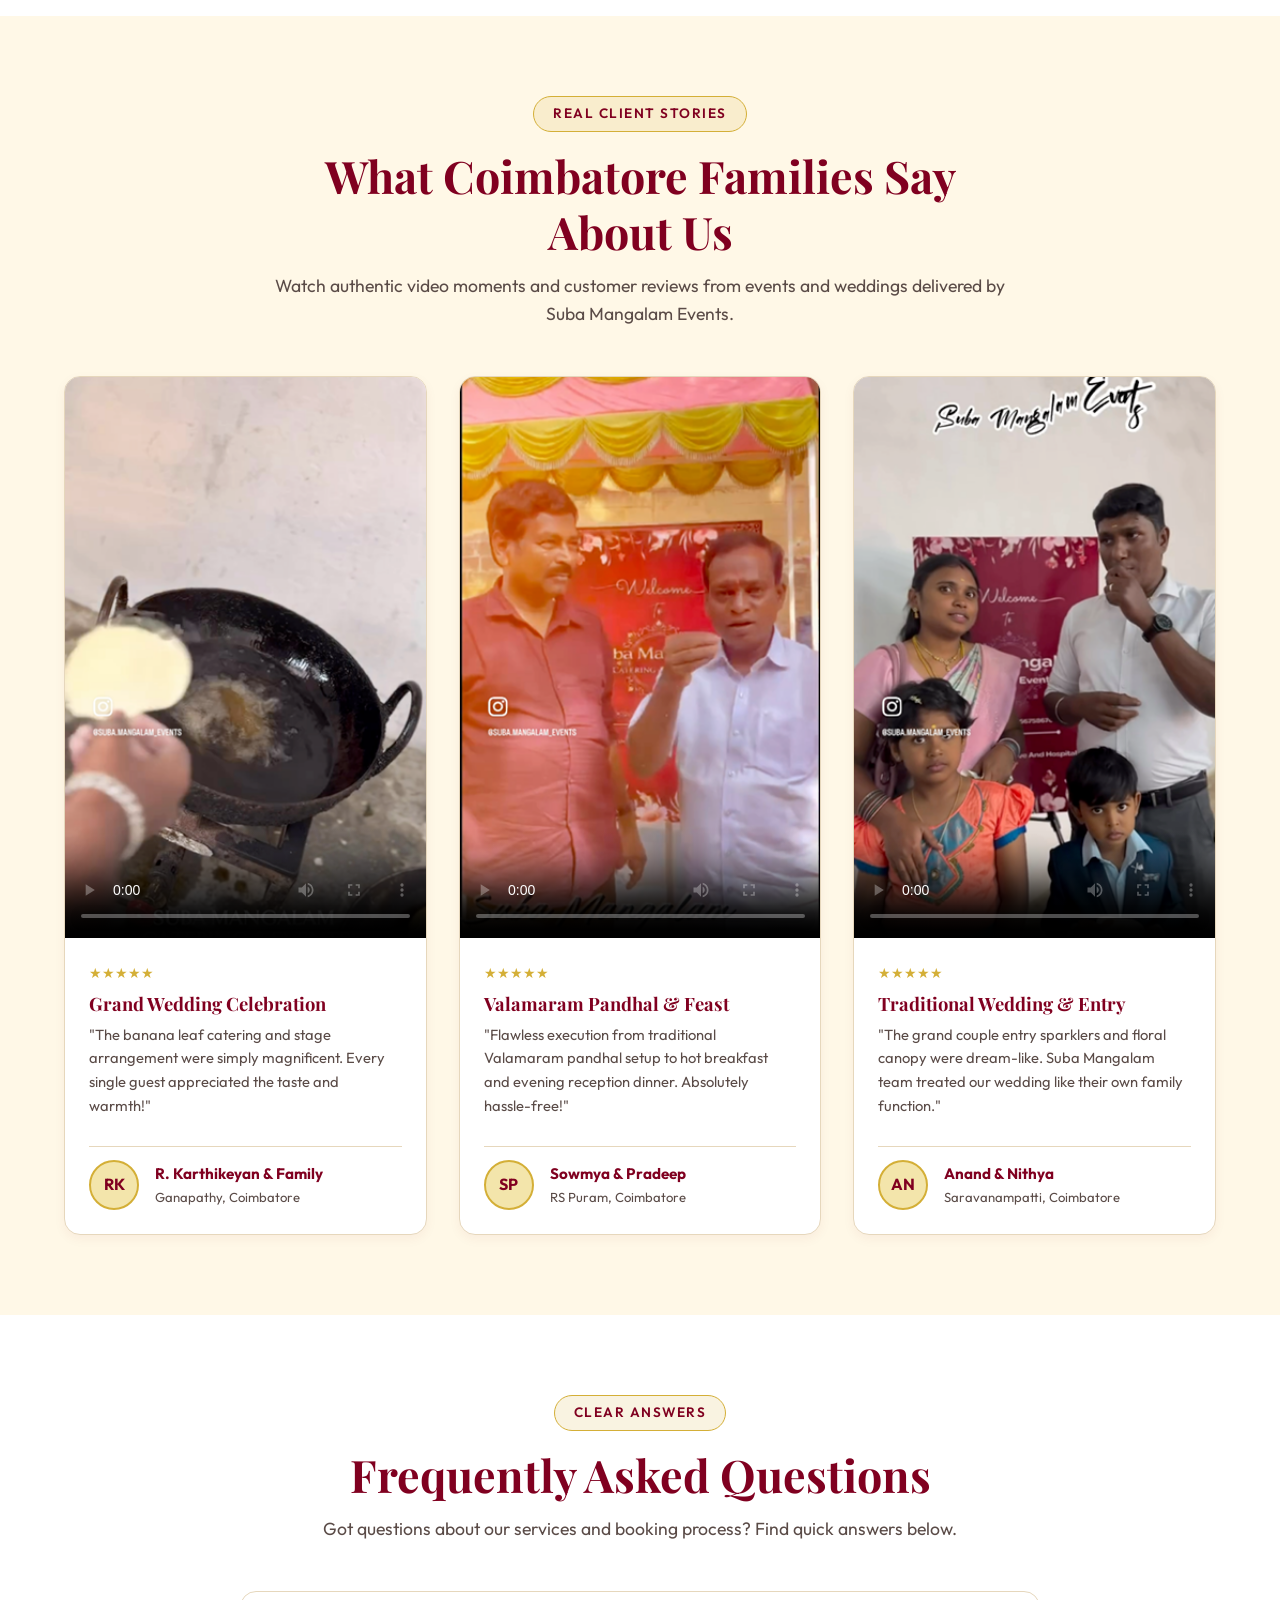
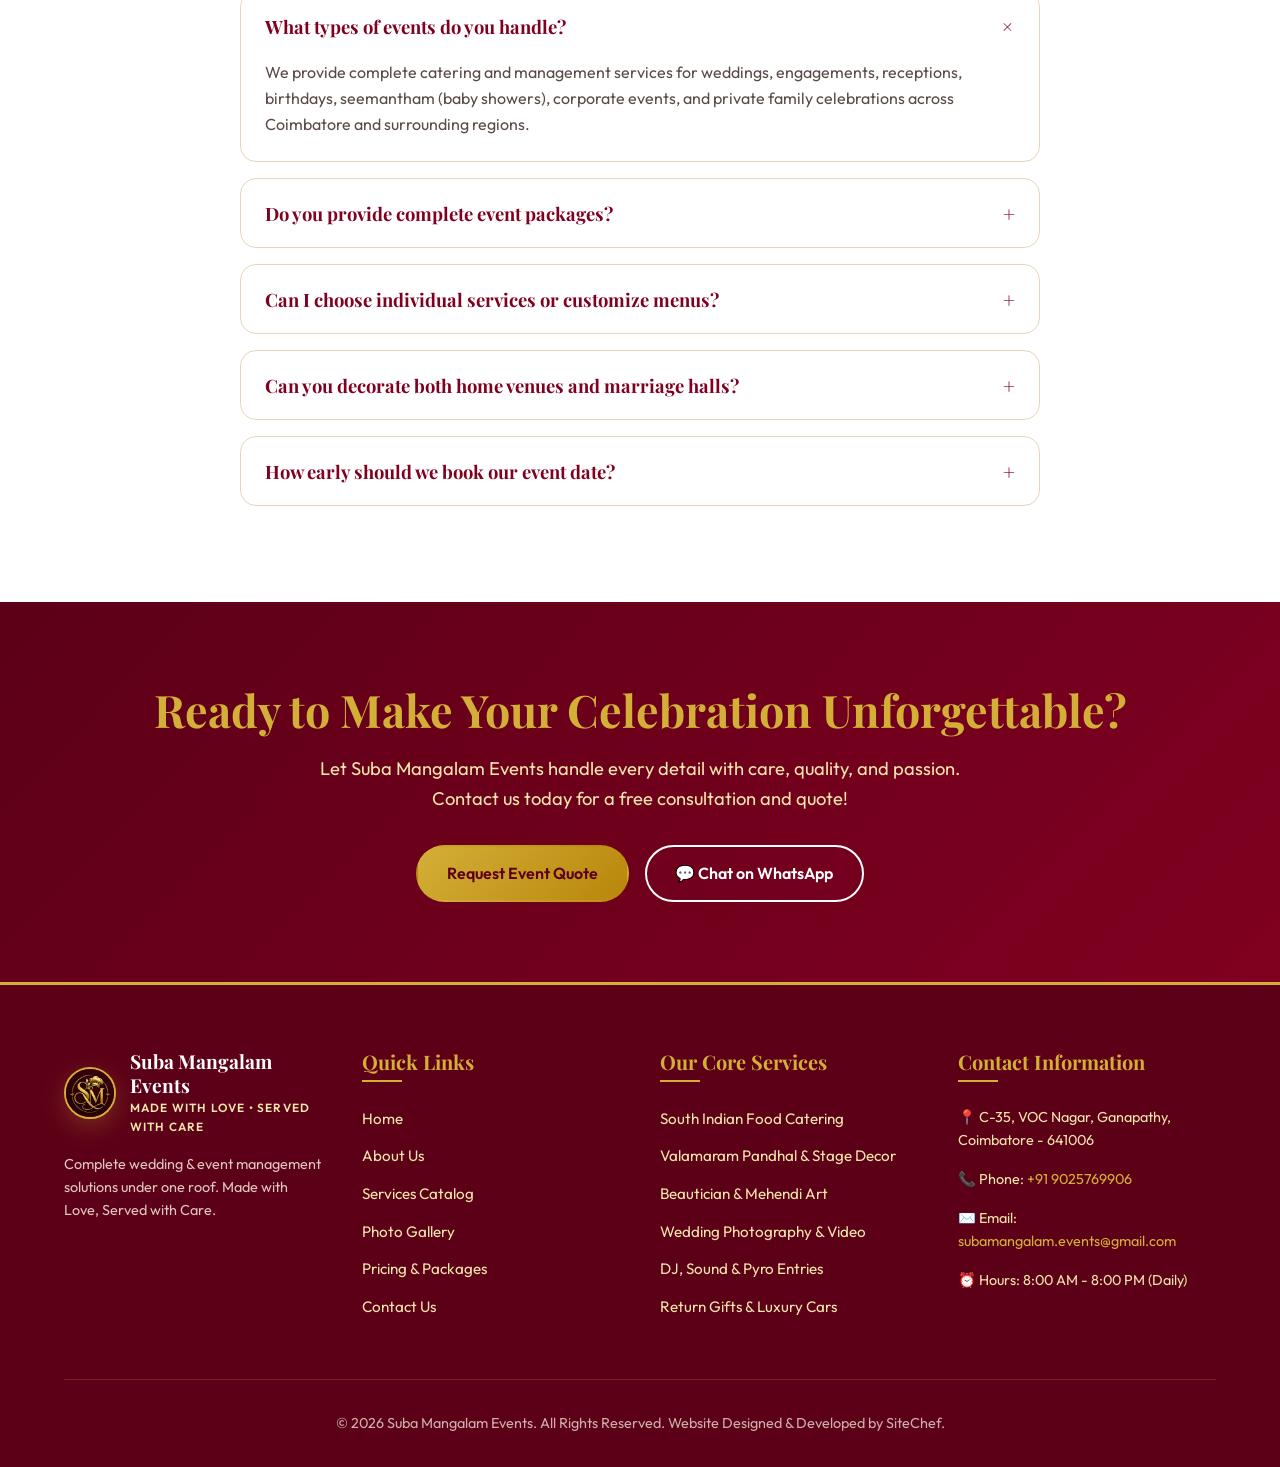
==== commit 2f0fc964: "Update website with client branding, real video testimonials, custom logo, and grievance resolutions" ====
--- a/index.html
+++ b/index.html
@@ -6,7 +6,10 @@
   <title>Suba Mangalam Events | Catering & Event Management in Coimbatore</title>
   <meta name="description" content="Complete event management and catering services in Coimbatore for weddings, birthdays, engagements, receptions, and corporate events. Decorations, catering, photography, DJ & bridal services under one roof.">
   <link rel="stylesheet" href="css/styles.css">
-  <link rel="icon" href="data:image/svg+xml,<svg xmlns=%22http://www.w3.org/2000/svg%22 viewBox=%220 0 100 100%22><text y=%22.9em%22 font-size=%2290%22>👑</text></svg>">
+  <link rel="icon" type="image/png" sizes="32x32" href="images/logo-sm.png?v=2">
+  <link rel="icon" type="image/png" sizes="16x16" href="images/logo-sm.png?v=2">
+  <link rel="shortcut icon" href="favicon.ico?v=2">
+  <link rel="apple-touch-icon" href="images/logo-sm.png?v=2">
 </head>
 <body>
 
@@ -14,13 +17,20 @@
   <div class="top-bar">
     <div class="container">
       <div class="top-bar-info">
-        <span>📍 VOC Nagar, Ganapathy, Coimbatore - 641006</span>
-        <span>📞 <a href="tel:9025769906" style="color:inherit;">+91 9025769906</a></span>
-        <span>⏰ 8:00 AM - 8:00 PM</span>
+        <a href="tel:+919025769906" class="top-phone" aria-label="Call Us">
+          <svg width="16" height="16" viewBox="0 0 24 24" fill="currentColor" style="vertical-align:middle; margin-right:4px;"><path d="M6.62 10.79a15.053 15.053 0 006.59 6.59l2.2-2.2a1 1 0 011.02-.24c1.12.37 2.33.57 3.57.57a1 1 0 011 1V20a1 1 0 01-1 1A17 17 0 013 4a1 1 0 011-1h3.5a1 1 0 011 1c0 1.25.2 2.45.57 3.57a1 1 0 01-.24 1.02l-2.21 2.2z"/></svg>
+          +91 9025769906
+        </a>
       </div>
       <div class="top-bar-social">
-        <a href="https://www.instagram.com/suba.mangalam_events?utm_source=qr" target="_blank" rel="noopener" aria-label="Instagram">📷 Instagram</a>
-        <a href="https://wa.me/919025769906" target="_blank" rel="noopener" aria-label="WhatsApp">💬 WhatsApp</a>
+        <a href="https://wa.me/919025769906" target="_blank" rel="noopener" aria-label="WhatsApp">
+          <svg width="18" height="18" viewBox="0 0 24 24" fill="currentColor" style="vertical-align:middle; margin-right:4px;"><path d="M12.04 2c-5.46 0-9.91 4.45-9.91 9.91 0 1.75.46 3.45 1.32 4.95L2.05 22l5.25-1.38c1.45.79 3.08 1.21 4.74 1.21 5.46 0 9.91-4.45 9.91-9.91 0-2.65-1.03-5.14-2.9-7.01A9.816 9.816 0 0012.04 2m.01 1.67c4.54 0 8.24 3.7 8.24 8.24 0 2.2-.86 4.28-2.42 5.83a8.188 8.188 0 01-5.82 2.41c-1.46 0-2.89-.39-4.14-1.13l-.3-.18-3.12.82.83-3.04-.2-.31a8.214 8.214 0 01-1.25-4.4c0-4.54 3.7-8.24 8.24-8.24m4.8 11.66c-.26-.13-1.56-.77-1.8-.86-.24-.09-.42-.13-.6.13-.18.27-.69.86-.85 1.04-.16.18-.31.2-.57.07-.27-.13-1.12-.41-2.14-1.32-.79-.7-1.33-1.57-1.48-1.84-.16-.27-.02-.41.11-.54.12-.12.27-.31.4-.46.13-.16.18-.27.27-.44.09-.18.04-.33-.02-.46-.07-.13-.6-1.45-.82-1.99-.22-.52-.44-.45-.6-.46-.16-.01-.33-.01-.51-.01-.18 0-.47.07-.72.33-.24.27-.94.92-.94 2.24s.96 2.6 1.1 2.78c.13.18 1.89 2.89 4.58 4.05.64.28 1.14.44 1.53.57.64.2 1.23.17 1.7.1.52-.08 1.56-.64 1.78-1.25.22-.61.22-1.14.16-1.25-.07-.11-.25-.18-.51-.31z"/></svg>
+          WhatsApp
+        </a>
+        <a href="https://www.instagram.com/suba.mangalam_events?utm_source=qr" target="_blank" rel="noopener" aria-label="Instagram">
+          <svg width="18" height="18" viewBox="0 0 24 24" fill="currentColor" style="vertical-align:middle; margin-right:4px;"><path d="M12 2.163c3.204 0 3.584.012 4.85.07 3.252.148 4.771 1.691 4.919 4.919.058 1.265.069 1.645.069 4.849 0 3.205-.012 3.584-.069 4.849-.149 3.225-1.664 4.771-4.919 4.919-1.266.058-1.644.07-4.85.07-3.204 0-3.584-.012-4.849-.07-3.26-.149-4.771-1.699-4.919-4.92-.058-1.265-.07-1.644-.07-4.849 0-3.204.013-3.583.07-4.849.149-3.227 1.664-4.771 4.919-4.919 1.266-.057 1.645-.069 4.849-.069zm0-2.163c-3.259 0-3.667.014-4.947.072-4.358.2-6.78 2.618-6.98 6.98-.059 1.281-.073 1.689-.073 4.948 0 3.259.014 3.668.072 4.948.2 4.358 2.618 6.78 6.98 6.98 1.281.058 1.689.072 4.948.072 3.259 0 3.668-.014 4.948-.072 4.354-.2 6.782-2.618 6.979-6.98.059-1.28.073-1.689.073-4.948 0-3.259-.014-3.667-.072-4.947-.196-4.354-2.617-6.78-6.979-6.98-1.281-.059-1.69-.073-4.949-.073zm0 5.838c-3.403 0-6.162 2.759-6.162 6.162s2.759 6.163 6.162 6.163 6.162-2.759 6.162-6.163c0-3.403-2.759-6.162-6.162-6.162zm0 10.162c-2.209 0-4-1.79-4-4 0-2.209 1.791-4 4-4s4 1.791 4 4c0 2.21-1.791 4-4 4zm6.406-11.845c-.796 0-1.441.645-1.441 1.44s.645 1.44 1.441 1.44c.795 0 1.439-.645 1.439-1.44s-.644-1.44-1.439-1.44z"/></svg>
+          Instagram
+        </a>
       </div>
     </div>
   </div>
@@ -29,10 +39,10 @@
   <header class="site-header">
     <div class="container">
       <a href="index.html" class="brand-logo" id="header-logo">
-        <div class="logo-icon">SM</div>
+        <img src="images/logo-sm.png" alt="Suba Mangalam Events Logo" class="site-logo">
         <div class="brand-text">
           <h1>Suba Mangalam Events</h1>
-          <span>Catering & Event Solutions</span>
+          <span class="logo-sub">Made with Love • Served with Care</span>
         </div>
       </a>
 
@@ -56,7 +66,7 @@
       <div class="hero-content">
         <span class="hero-tag">Made with Love • Served with Care</span>
         <h1>Creating Beautiful Moments, Making Every Celebration Special</h1>
-        <p>Your one-stop destination for complete wedding and event services in Coimbatore. From traditional South Indian banana leaf feasts to grand Pandhal, stage decor, and entry effects — we bring everything under one roof.</p>
+        <p>Your trusted destination for complete wedding and event solutions in Coimbatore. From authentic South Indian banana leaf feasts and elegant Valamaram pandhals to stunning stage décor, bridal beauty, photography, entertainment, luxury cars, and spectacular entry effects — we bring every detail together under one roof to create celebrations that are truly unforgettable.</p>
         <div class="hero-btns">
           <a href="services.html" class="btn btn-secondary">Explore Services</a>
           <a href="#event-calculator" class="btn btn-outline" style="color:#FFF; border-color:#FFF;">Calculate Event Cost</a>
@@ -76,22 +86,30 @@
 
       <div class="grid-4">
         <div class="card">
-          <div class="card-icon">🍲</div>
+          <div class="card-media">
+            <img src="images/pillar-food.jpg" alt="Authentic South Indian Catering Feast" loading="lazy">
+          </div>
           <h3>Authentic Feasts</h3>
           <p>Freshly prepared, hygienic South and North Indian catering with customizable menu options for any crowd size.</p>
         </div>
         <div class="card">
-          <div class="card-icon">🌸</div>
-          <h3>Valamaram & Stage Decor</h3>
-          <p>Traditional Pandhal, fresh flower garlands, serial light illuminations, and modern hall/stage decorations.</p>
+          <div class="card-media">
+            <img src="images/pillar-decor.jpg" alt="Valamaram Pandhal & Wedding Stage Decor" loading="lazy">
+          </div>
+          <h3>Valamaram Pandhal & Stage Decor</h3>
+          <p>Traditional Valamaram Pandhal, fresh flower garlands, serial light illuminations, and modern hall/stage decorations.</p>
         </div>
         <div class="card">
-          <div class="card-icon">💃</div>
+          <div class="card-media">
+            <img src="images/pillar-entry.jpg" alt="Grand Entertainment & Couple Entry Pyro" loading="lazy">
+          </div>
           <h3>Grand Entertainment</h3>
           <p>Welcome dance troupes, live DJ & sound, pyro entry effects, and traditional Mangala Vaathiyam musicians.</p>
         </div>
         <div class="card">
-          <div class="card-icon">💎</div>
+          <div class="card-media">
+            <img src="images/pillar-roof.jpg" alt="Complete Event Management Under One Roof" loading="lazy">
+          </div>
           <h3>All Under One Roof</h3>
           <p>Bridal beautician, photography, wedding cakes, return gifts, seer varisai plates, and luxury car arrivals.</p>
         </div>
@@ -112,7 +130,7 @@
         <!-- Service 1 -->
         <div class="service-card">
           <div class="service-img">
-            <img src="https://images.unsplash.com/photo-1555244162-803834f70033?auto=format&fit=crop&w=800&q=80" alt="South Indian Catering Services Coimbatore">
+            <img src="images/pillar-food.jpg" alt="South Indian Catering Services Coimbatore">
           </div>
           <div class="service-body">
             <h3>Food & Catering Services</h3>
@@ -129,14 +147,14 @@
         <!-- Service 2 -->
         <div class="service-card">
           <div class="service-img">
-            <img src="https://images.unsplash.com/photo-1519741497674-611481863552?auto=format&fit=crop&w=800&q=80" alt="Wedding Stage Decoration Coimbatore">
+            <img src="images/stage-decor-grand.jpg" alt="Valamaram Pandhal & Wedding Stage Decoration Coimbatore">
           </div>
           <div class="service-body">
-            <h3>Stage & Pandhal Decoration</h3>
-            <p>Valamaram Pandhal, serial light archways, floral backdrop stages, and elegant entrance decorations.</p>
+            <h3>Valamaram Pandhal & Stage Decoration</h3>
+            <p>Authentic Valamaram Pandhal, sacred mandaps, serial light archways, floral backdrops, and majestic reception stages.</p>
             <ul class="service-features">
-              <li>Valamaram & Traditional Greenery</li>
-              <li>Fresh Flower & LED Stage Backdrops</li>
+              <li>Valamaram Pandhal & Greenery Canopy</li>
+              <li>Fresh Flower Garlands & LED Backdrops</li>
               <li>Home & Marriage Hall Lighting</li>
             </ul>
             <a href="services.html#decor" class="btn btn-outline" style="width:100%; margin-top:1rem;">View Decor Themes</a>
@@ -146,7 +164,7 @@
         <!-- Service 3 -->
         <div class="service-card">
           <div class="service-img">
-            <img src="https://images.unsplash.com/photo-1465495976277-4387d4b0b4c6?auto=format&fit=crop&w=800&q=80" alt="Bride Entry & Pyro Effects Coimbatore">
+            <img src="images/wedding-entry.jpg" alt="Bride Entry & Pyro Effects Coimbatore">
           </div>
           <div class="service-body">
             <h3>Special Entries & Entertainment</h3>
@@ -190,32 +208,32 @@
           </div>
 
           <div class="calc-group">
-            <label for="calc-guests">Estimated Guests</label>
-            <input type="number" id="calc-guests" value="250" min="50" max="5000" step="25">
+            <label for="calc-guests">Estimated Guests (Min 50)</label>
+            <input type="number" id="calc-guests" value="100" min="50" max="5000" step="25">
           </div>
 
           <div class="calc-group">
             <label for="calc-decor">Decoration Package</label>
             <select id="calc-decor">
-              <option value="25000">Standard Floral Stage & Pandhal (₹25,000)</option>
-              <option value="45000">Grand LED & Fresh Flower Decor (₹45,000)</option>
-              <option value="80000">Royal Diamond Theme Decor & Entry Effects (₹80,000)</option>
+              <option value="25000">Classic Decor</option>
+              <option value="45000">Grand Decor</option>
+              <option value="80000">Premium Decor</option>
             </select>
           </div>
 
           <div class="calc-group">
             <label for="calc-catering">Catering Menu Tier</label>
             <select id="calc-catering">
-              <option value="350">Classic South Indian Feast (₹350 / plate)</option>
-              <option value="480">Royal Feast (South & North Indian + Sweets) (₹480 / plate)</option>
-              <option value="650">VIP Diamond Buffet + Live Stalls (₹650 / plate)</option>
+              <option value="350">Classic South Indian Banana Leaf Feast</option>
+              <option value="480">Royal Traditional & North Indian Feast</option>
+              <option value="650">Grand Diamond Wedding Feast with Live Stalls</option>
             </select>
           </div>
         </div>
 
         <div class="calc-result">
           <span style="color:var(--color-secondary-light); font-size:1.1rem;">Estimated Package Investment:</span>
-          <div class="calc-price" id="calc-price-display">₹1,37,500</div>
+          <div class="calc-price" id="calc-price-display">₹60,000</div>
           <p style="font-size:0.88rem; color:rgba(255,255,255,0.8); margin:0.5rem 0 1.2rem 0;">*Estimated price includes decoration & catering based on guest selection. Taxes & specialized add-ons may vary.</p>
           <a href="https://wa.me/919025769906" target="_blank" rel="noopener" class="btn btn-secondary" id="calc-whatsapp-btn">💬 Book This Package via WhatsApp</a>
         </div>
@@ -234,31 +252,31 @@
 
       <div class="gallery-grid">
         <div class="gallery-item">
-          <img src="https://images.unsplash.com/photo-1519741497674-611481863552?auto=format&fit=crop&w=600&q=80" alt="Royal Wedding Stage Setup">
+          <img src="images/stage-decor-grand.jpg" alt="Royal Wedding Stage Setup Coimbatore">
           <div class="gallery-overlay">
             <h4>Royal Wedding Stage</h4>
             <p>Garlands, Pandhal & LED Illumination</p>
           </div>
         </div>
         <div class="gallery-item">
-          <img src="https://images.unsplash.com/photo-1555244162-803834f70033?auto=format&fit=crop&w=600&q=80" alt="Grand South Indian Feast Catering">
+          <img src="images/pillar-food.jpg" alt="Grand South Indian Feast Catering Coimbatore">
           <div class="gallery-overlay">
             <h4>Traditional Banana Leaf Feast</h4>
             <p>Authentic Coimbatore Catering</p>
           </div>
         </div>
         <div class="gallery-item">
-          <img src="https://images.unsplash.com/photo-1465495976277-4387d4b0b4c6?auto=format&fit=crop&w=600&q=80" alt="Couple Entry Sparklers & Pyro Effects">
+          <img src="images/wedding-entry.jpg" alt="Couple Entry Sparklers & Pyro Effects Coimbatore">
           <div class="gallery-overlay">
-            <h4>Bride & Groom Cold Sparkler Entry</h4>
-            <p>Special Effects & Mangala Vaathiyam</p>
+            <h4>Bride & Groom Floral Canopy Entry</h4>
+            <p>Cold Sparklers & Mangala Vaathiyam</p>
           </div>
         </div>
         <div class="gallery-item">
-          <img src="https://images.unsplash.com/photo-1511795409834-ef04bbd61622?auto=format&fit=crop&w=600&q=80" alt="Birthday Party Balloon & Light Setup">
+          <img src="images/stage-decor-chandelier.jpg" alt="Luxury Grand Stage Setup Coimbatore">
           <div class="gallery-overlay">
-            <h4>Vibrant Birthday Setup</h4>
-            <p>Custom Theme Decor & Cake Counter</p>
+            <h4>Floral Chandelier Stage</h4>
+            <p>Custom Theme Decor & Flower Canopy</p>
           </div>
         </div>
       </div>
@@ -269,48 +287,84 @@
     </div>
   </section>
 
-  <!-- Testimonials & Client Reviews -->
+  <!-- Testimonials & Client Reviews (Video Testimonials) -->
   <section class="section-padding" id="testimonials">
     <div class="container">
       <div class="section-title">
-        <span class="badge">Happy Clients</span>
+        <span class="badge">Real Client Stories</span>
         <h2>What Coimbatore Families Say About Us</h2>
-        <p>Our commitment to delicious food and flawless execution has won the trust of hundreds of families.</p>
+        <p>Watch authentic video moments and customer reviews from events and weddings delivered by Suba Mangalam Events.</p>
       </div>
 
       <div class="grid-3">
-        <div class="testimonial-card">
-          <div class="testimonial-text">"Suba Mangalam Events managed our daughter's wedding at Ganapathy. From the Valamaram Pandhal and stage garlands to the traditional banana leaf catering, everything was top quality. Guests praised the food!"</div>
-          <div class="client-meta">
-            <div class="client-avatar">RK</div>
+        <!-- Video Review 1 -->
+        <div class="video-card">
+          <div class="video-wrapper">
+            <video controls preload="metadata" poster="images/client-review-1-thumb.png">
+              <source src="videos/client-review-1.mp4" type="video/mp4">
+              Your browser does not support HTML5 video.
+            </video>
+          </div>
+          <div class="video-body">
             <div>
-              <strong style="color:var(--color-primary);">R. Karthikeyan</strong>
-              <div class="stars">★★★★★</div>
-              <small style="color:var(--color-text-muted);">Ganapathy, Coimbatore</small>
-            </div>
-          </div>
-        </div>
-
-        <div class="testimonial-card">
-          <div class="testimonial-text">"We booked Suba Mangalam for our son's 1st birthday party. The pyro entry and DJ setup were amazing. The team handled decor, cake, return gifts, and catering without any hassle. Highly recommended!"</div>
-          <div class="client-meta">
-            <div class="client-avatar">SP</div>
+              <div class="stars" style="margin-bottom:0.4rem;">★★★★★</div>
+              <h3 class="video-title">Grand Wedding Celebration</h3>
+              <p class="video-desc">"The banana leaf catering and stage arrangement were simply magnificent. Every single guest appreciated the taste and warmth!"</p>
+            </div>
+            <div class="client-meta" style="margin-top:0.8rem; border-top:1px solid var(--color-border); padding-top:0.8rem;">
+              <div class="client-avatar">RK</div>
+              <div>
+                <strong style="color:var(--color-primary); font-size:0.95rem;">R. Karthikeyan & Family</strong>
+                <div style="font-size:0.82rem; color:var(--color-text-muted);">Ganapathy, Coimbatore</div>
+              </div>
+            </div>
+          </div>
+        </div>
+
+        <!-- Video Review 2 -->
+        <div class="video-card">
+          <div class="video-wrapper">
+            <video controls preload="metadata" poster="images/client-review-2-thumb.png">
+              <source src="videos/client-review-2.mp4" type="video/mp4">
+              Your browser does not support HTML5 video.
+            </video>
+          </div>
+          <div class="video-body">
             <div>
-              <strong style="color:var(--color-primary);">Sowmya & Pradeep</strong>
-              <div class="stars">★★★★★</div>
-              <small style="color:var(--color-text-muted);">Saravanampatti, Coimbatore</small>
-            </div>
-          </div>
-        </div>
-
-        <div class="testimonial-card">
-          <div class="testimonial-text">"Outstanding service! Their catering menu was customized perfectly for our budget. The food was served hot and fresh, and the bridal beautician and photography team were punctual and professional."</div>
-          <div class="client-meta">
-            <div class="client-avatar">AN</div>
+              <div class="stars" style="margin-bottom:0.4rem;">★★★★★</div>
+              <h3 class="video-title">Valamaram Pandhal & Feast</h3>
+              <p class="video-desc">"Flawless execution from traditional Valamaram pandhal setup to hot breakfast and evening reception dinner. Absolutely hassle-free!"</p>
+            </div>
+            <div class="client-meta" style="margin-top:0.8rem; border-top:1px solid var(--color-border); padding-top:0.8rem;">
+              <div class="client-avatar">SP</div>
+              <div>
+                <strong style="color:var(--color-primary); font-size:0.95rem;">Sowmya & Pradeep</strong>
+                <div style="font-size:0.82rem; color:var(--color-text-muted);">RS Puram, Coimbatore</div>
+              </div>
+            </div>
+          </div>
+        </div>
+
+        <!-- Video Review 3 -->
+        <div class="video-card">
+          <div class="video-wrapper">
+            <video controls preload="metadata" poster="images/client-review-3-thumb.png">
+              <source src="videos/client-review-3.mp4" type="video/mp4">
+              Your browser does not support HTML5 video.
+            </video>
+          </div>
+          <div class="video-body">
             <div>
-              <strong style="color:var(--color-primary);">Anand & Nithya</strong>
-              <div class="stars">★★★★★</div>
-              <small style="color:var(--color-text-muted);">VOC Nagar, Coimbatore</small>
+              <div class="stars" style="margin-bottom:0.4rem;">★★★★★</div>
+              <h3 class="video-title">Traditional Wedding & Entry</h3>
+              <p class="video-desc">"The grand couple entry sparklers and floral canopy were dream-like. Suba Mangalam team treated our wedding like their own family function."</p>
+            </div>
+            <div class="client-meta" style="margin-top:0.8rem; border-top:1px solid var(--color-border); padding-top:0.8rem;">
+              <div class="client-avatar">AN</div>
+              <div>
+                <strong style="color:var(--color-primary); font-size:0.95rem;">Anand & Nithya</strong>
+                <div style="font-size:0.82rem; color:var(--color-text-muted);">Saravanampatti, Coimbatore</div>
+              </div>
             </div>
           </div>
         </div>
@@ -399,10 +453,10 @@
       <div class="footer-grid">
         <div class="footer-col">
           <div class="brand-logo" style="margin-bottom:1rem;">
-            <div class="logo-icon" style="background:#FFF; color:var(--color-primary);">SM</div>
+            <img src="images/logo-sm.png" alt="Suba Mangalam Events Logo" class="site-logo">
             <div class="brand-text">
               <h3 style="color:#FFF; font-size:1.2rem;">Suba Mangalam Events</h3>
-              <span style="color:var(--color-secondary);">Coimbatore</span>
+              <span class="logo-sub" style="color:var(--color-secondary-light);">Made with Love • Served with Care</span>
             </div>
           </div>
           <p style="font-size:0.9rem; color:rgba(255,248,231,0.8);">Complete wedding & event management solutions under one roof. Made with Love, Served with Care.</p>
@@ -442,7 +496,7 @@
       </div>
 
       <div class="footer-bottom">
-        &copy; 2026 Suba Mangalam Events. All Rights Reserved. Designed & Developed for Excellence in Coimbatore.
+        &copy; 2026 Suba Mangalam Events. All Rights Reserved. Website Designed & Developed by SiteChef.
       </div>
     </div>
   </footer>
--- a/css/styles.css
+++ b/css/styles.css
@@ -195,7 +195,7 @@
   background-color: var(--color-primary-dark);
   color: var(--color-secondary-light);
   font-size: 0.88rem;
-  padding: 0.5rem 0;
+  padding: 0.55rem 0;
   border-bottom: 1px solid rgba(212, 175, 55, 0.3);
 }
 
@@ -209,28 +209,51 @@
 
 .top-bar-info {
   display: flex;
-  gap: 1.5rem;
-  align-items: center;
-}
-
-.top-bar-info span {
-  display: flex;
-  align-items: center;
-  gap: 0.4rem;
+  align-items: center;
+}
+
+.top-bar-info .top-phone {
+  display: inline-flex;
+  align-items: center;
+  gap: 0.5rem;
+  color: var(--color-secondary-light);
+  font-weight: 600;
+  letter-spacing: 0.5px;
+  text-decoration: none;
+  transition: var(--transition);
+}
+
+.top-bar-info .top-phone:hover {
+  color: var(--color-secondary);
 }
 
 .top-bar-social {
   display: flex;
-  gap: 1rem;
+  align-items: center;
+  gap: 1.25rem;
 }
 
 .top-bar-social a {
+  display: inline-flex;
+  align-items: center;
+  gap: 0.45rem;
   color: var(--color-secondary-light);
-  font-size: 1rem;
+  font-size: 0.88rem;
+  font-weight: 500;
+  text-decoration: none;
+  transition: var(--transition);
+}
+
+.top-bar-social a svg {
+  transition: transform 0.2s ease;
 }
 
 .top-bar-social a:hover {
   color: var(--color-secondary);
+}
+
+.top-bar-social a:hover svg {
+  transform: scale(1.15);
 }
 
 /* Header & Navigation */
@@ -238,8 +261,8 @@
   position: sticky;
   top: 0;
   z-index: 1000;
-  background-color: rgba(255, 248, 231, 0.95);
-  backdrop-filter: blur(10px);
+  background-color: rgba(255, 248, 231, 0.96);
+  backdrop-filter: blur(12px);
   border-bottom: 1px solid var(--color-border);
   box-shadow: var(--shadow-sm);
   transition: var(--transition);
@@ -249,29 +272,45 @@
   display: flex;
   align-items: center;
   justify-content: space-between;
-  height: 80px;
+  height: 82px;
 }
 
 .brand-logo {
   display: flex;
   align-items: center;
-  gap: 0.75rem;
+  gap: 0.85rem;
   text-decoration: none;
 }
 
+.site-logo {
+  width: 52px;
+  height: 52px;
+  border-radius: 50%;
+  object-fit: cover;
+  border: 2px solid var(--color-secondary);
+  box-shadow: var(--shadow-gold);
+  background-color: var(--color-primary);
+  flex-shrink: 0;
+  transition: transform 0.3s ease;
+}
+
+.brand-logo:hover .site-logo {
+  transform: rotate(4deg) scale(1.04);
+}
+
 .logo-icon {
-  width: 48px;
-  height: 48px;
-  background: linear-gradient(135deg, var(--color-primary) 0%, var(--color-primary-dark) 100%);
+  width: 52px;
+  height: 52px;
+  background-image: url('../images/logo-sm.png');
+  background-size: cover;
+  background-position: center;
   border: 2px solid var(--color-secondary);
   border-radius: 50%;
   display: flex;
   align-items: center;
   justify-content: center;
-  color: var(--color-secondary);
-  font-family: var(--font-heading);
-  font-size: 1.5rem;
-  font-weight: 700;
+  color: transparent;
+  overflow: hidden;
   box-shadow: var(--shadow-gold);
 }
 
@@ -279,17 +318,19 @@
   font-size: 1.35rem;
   margin: 0;
   color: var(--color-primary);
-  line-height: 1.1;
-  letter-spacing: 0.5px;
-}
-
-.brand-text span {
-  font-size: 0.75rem;
-  color: var(--color-accent);
+  line-height: 1.15;
+  letter-spacing: 0.4px;
+}
+
+.brand-text .logo-sub {
+  font-size: 0.74rem;
+  color: var(--color-primary-light);
   font-family: var(--font-body);
   font-weight: 600;
   text-transform: uppercase;
-  letter-spacing: 1px;
+  letter-spacing: 1.2px;
+  display: block;
+  margin-top: 2px;
 }
 
 .nav-menu {
@@ -368,15 +409,15 @@
   min-height: 85vh;
   display: flex;
   align-items: center;
-  background: linear-gradient(rgba(43, 27, 23, 0.65), rgba(128, 0, 32, 0.75)),
-              url('https://images.unsplash.com/photo-1519741497674-611481863552?auto=format&fit=crop&w=1920&q=80') center/cover no-repeat;
+  background: linear-gradient(rgba(43, 27, 23, 0.72), rgba(128, 0, 32, 0.78)),
+              url('../images/hero-bg.jpg') center/cover no-repeat;
   color: #FFFFFF;
   text-align: center;
   padding: 4rem 0;
 }
 
 .hero-content {
-  max-width: 850px;
+  max-width: 880px;
   margin: 0 auto;
   position: relative;
   z-index: 2;
@@ -446,6 +487,27 @@
   border-color: var(--color-secondary);
 }
 
+.card-media {
+  width: 100%;
+  height: 180px;
+  border-radius: var(--radius-sm);
+  overflow: hidden;
+  margin-bottom: 1.25rem;
+  border: 1px solid var(--color-border);
+  background-color: var(--color-bg);
+}
+
+.card-media img {
+  width: 100%;
+  height: 100%;
+  object-fit: cover;
+  transition: transform 0.5s ease;
+}
+
+.card:hover .card-media img {
+  transform: scale(1.06);
+}
+
 .card-icon {
   width: 60px;
   height: 60px;
@@ -778,6 +840,133 @@
   font-size: 0.9rem;
 }
 
+/* Video Testimonial Cards */
+.video-card {
+  background: var(--color-card-bg);
+  border-radius: var(--radius-md);
+  border: 1px solid var(--color-border);
+  overflow: hidden;
+  box-shadow: var(--shadow-sm);
+  transition: var(--transition);
+  display: flex;
+  flex-direction: column;
+}
+
+.video-card:hover {
+  transform: translateY(-6px);
+  box-shadow: var(--shadow-md);
+  border-color: var(--color-secondary);
+}
+
+.video-wrapper {
+  position: relative;
+  width: 100%;
+  background: #000;
+  aspect-ratio: 9 / 14;
+  overflow: hidden;
+}
+
+.video-wrapper video {
+  width: 100%;
+  height: 100%;
+  object-fit: cover;
+  display: block;
+}
+
+.video-body {
+  padding: 1.5rem;
+  flex-grow: 1;
+  display: flex;
+  flex-direction: column;
+  justify-content: space-between;
+}
+
+.video-title {
+  font-size: 1.15rem;
+  color: var(--color-primary);
+  margin-bottom: 0.5rem;
+  font-family: var(--font-heading);
+}
+
+.video-desc {
+  font-size: 0.92rem;
+  color: var(--color-text-muted);
+  margin-bottom: 1rem;
+}
+
+/* Menu Variants Section Styles */
+.menu-grid {
+  display: grid;
+  grid-template-columns: repeat(auto-fit, minmax(280px, 1fr));
+  gap: 2rem;
+  margin-top: 2rem;
+}
+
+.menu-card {
+  background: var(--color-card-bg);
+  border-radius: var(--radius-md);
+  border: 1px solid var(--color-border);
+  overflow: hidden;
+  box-shadow: var(--shadow-sm);
+  transition: var(--transition);
+}
+
+.menu-card:hover {
+  box-shadow: var(--shadow-md);
+  border-color: var(--color-secondary);
+  transform: translateY(-4px);
+}
+
+.menu-card-img {
+  height: 220px;
+  width: 100%;
+  overflow: hidden;
+}
+
+.menu-card-img img {
+  width: 100%;
+  height: 100%;
+  object-fit: cover;
+  transition: transform 0.4s ease;
+}
+
+.menu-card:hover .menu-card-img img {
+  transform: scale(1.05);
+}
+
+.menu-card-body {
+  padding: 1.5rem;
+}
+
+.menu-badge {
+  display: inline-block;
+  padding: 0.25rem 0.75rem;
+  background: rgba(128, 0, 32, 0.08);
+  color: var(--color-primary);
+  border-radius: var(--radius-full);
+  font-size: 0.75rem;
+  font-weight: 700;
+  text-transform: uppercase;
+  letter-spacing: 1px;
+  margin-bottom: 0.75rem;
+}
+
+.menu-list {
+  display: flex;
+  flex-wrap: wrap;
+  gap: 0.4rem;
+  margin-top: 0.8rem;
+}
+
+.menu-pill {
+  background: var(--color-bg);
+  border: 1px solid var(--color-border);
+  color: var(--color-text);
+  padding: 0.25rem 0.65rem;
+  border-radius: var(--radius-full);
+  font-size: 0.85rem;
+}
+
 /* FAQ Accordion */
 .accordion {
   max-width: 800px;
